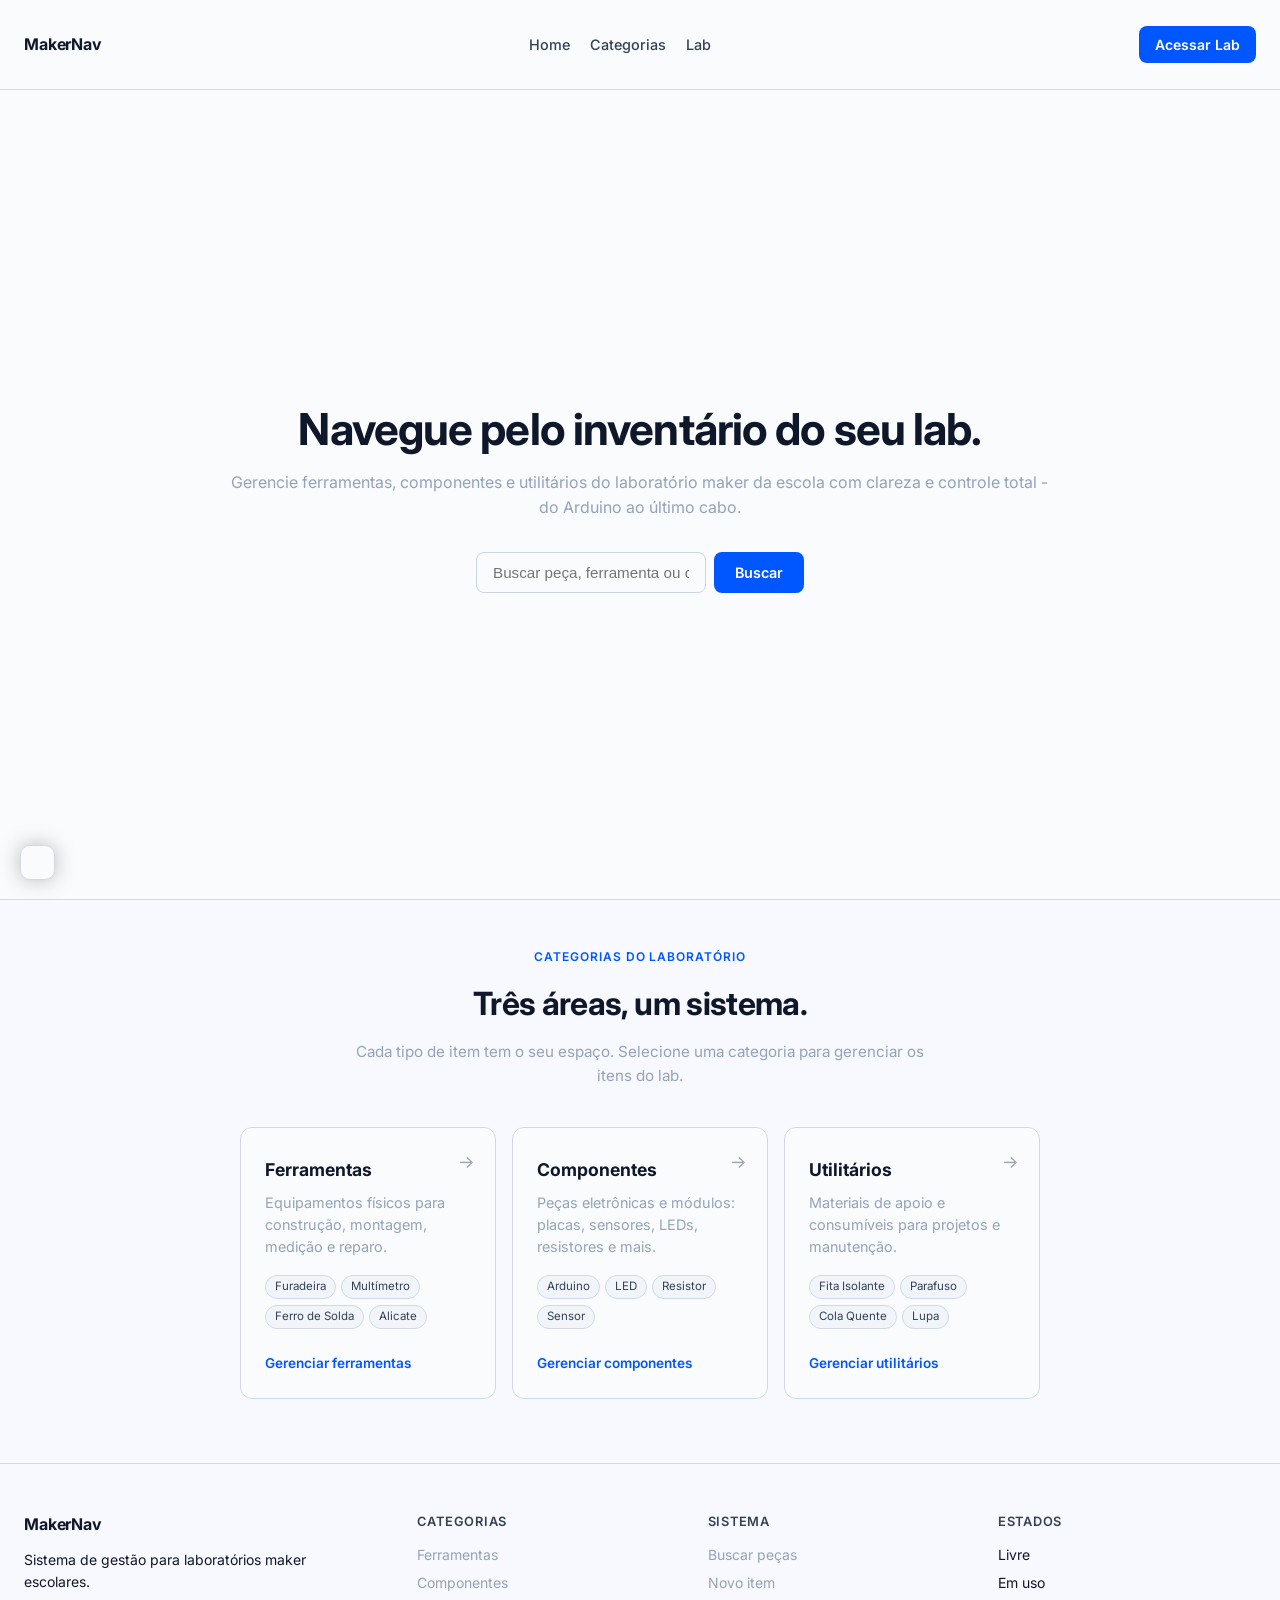
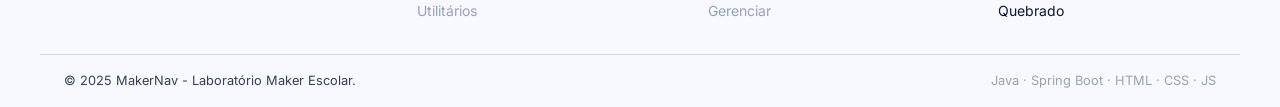
==== src/main/resources/static/index.html @ 77792d47 "Adição do button de troca de temas porem sem estilização" ====
<!DOCTYPE html>
<html lang="pt-BR">
<head>
    <meta charset="UTF-8" />
    <meta name="viewport" content="width=device-width, initial-scale=1.0" />
    <title>MakerNav - Gestão de Laboratório Maker</title>
    <meta name="description" content="Sistema de gestão para laboratórios maker escolares: organize ferramentas, componentes e utilitários." />
    <link rel="preconnect" href="https://fonts.googleapis.com" />
    <link rel="preconnect" href="https://fonts.gstatic.com" crossorigin />
    <link href="https://fonts.googleapis.com/css2?family=Inter:wght@400;500;600;700&display=swap" rel="stylesheet" />
    <link rel="stylesheet" href="css/variables.css" />
    <link rel="stylesheet" href="css/base.css" />
    <link rel="stylesheet" href="css/nav.css" />
    <link rel="stylesheet" href="css/hero.css" />
    <link rel="stylesheet" href="css/categories.css" />
    <link rel="stylesheet" href="css/footer.css" />
    <link rel="stylesheet" href="css/btnTheme.css" />
</head>
<body>
<nav class="nav">
    <div class="nav-menu">
        <div class="menu-links">
            <ul class="nav-links">
                <li><a href="/">Home</a></li>
                <li><a href="#categorias">Categorias</a></li>
                <li><a href="lab.html">Lab</a></li>
            </ul>
        </div>
    </div>
    <a href="/" class="nav-logo">
        <span class="nav-logo-text">MakerNav</span>
    </a>
    <ul class="nav-links">
        <li><a href="/">Home</a></li>
        <li><a href="#categorias">Categorias</a></li>
        <li><a href="lab.html">Lab</a></li>
    </ul>
    <a href="lab.html" class="nav-cta">Acessar Lab</a>
</nav>
<header class="hero">
    <div class="hero-inner">
        <h1 class="hero-title">Navegue pelo inventário do seu lab.</h1>
        <p class="hero-sub">
            Gerencie ferramentas, componentes e utilitários do laboratório maker da escola
            com clareza e controle total - do Arduino ao último cabo.
        </p>
        <form class="hero-search" onsubmit="event.preventDefault(); window.location='/lab.html'">
            <input type="text" placeholder="Buscar peça, ferramenta ou componente..." aria-label="Buscar" />
            <button type="submit" class="hero-search-btn">Buscar</button>
        </form>
    </div>
</header>
<section class="categories" id="categorias">
        <div class="categories-header">
            <span class="section-label">Categorias do laboratório</span>
            <h2 class="section-title">Três áreas, um sistema.</h2>
            <p class="section-desc">
                Cada tipo de item tem o seu espaço. Selecione uma categoria para gerenciar os itens do lab.
            </p>
        </div>
 
    <div class="cat-grid">
        <a href="/lab.html?cat=Ferramentas" class="cat-card">
            <span class="cat-arrow" aria-hidden="true">-></span>
            <h3 class="cat-name">Ferramentas</h3>
            <p class="cat-desc">Equipamentos físicos para construção, montagem, medição e reparo.</p>
            <ul class="cat-tags">
                <li>Furadeira</li><li>Multímetro</li><li>Ferro de Solda</li><li>Alicate</li>
            </ul>
            <span class="cat-cta">Gerenciar ferramentas</span>
        </a>
        <a href="/lab.html?cat=Componentes" class="cat-card">
            <span class="cat-arrow" aria-hidden="true">-></span>
            <h3 class="cat-name">Componentes</h3>
            <p class="cat-desc">Peças eletrônicas e módulos: placas, sensores, LEDs, resistores e mais.</p>
            <ul class="cat-tags">
                <li>Arduino</li><li>LED</li><li>Resistor</li><li>Sensor</li>
            </ul>
            <span class="cat-cta">Gerenciar componentes</span>
        </a>
        <a href="/lab.html?cat=Utilitarios" class="cat-card">
            <span class="cat-arrow" aria-hidden="true">-></span>
            <h3 class="cat-name">Utilitários</h3>
            <p class="cat-desc">Materiais de apoio e consumíveis para projetos e manutenção.</p>
            <ul class="cat-tags">
                <li>Fita Isolante</li><li>Parafuso</li><li>Cola Quente</li><li>Lupa</li>
            </ul>
            <span class="cat-cta">Gerenciar utilitários</span>
        </a>
    </div>
</section>
<footer class="footer">
    <div class="footer-inner">
        <div class="footer-brand">
            <div class="nav-logo">
                <span class="nav-logo-text">MakerNav</span>
            </div>
            <p>Sistema de gestão para laboratórios maker escolares.</p>
        </div>
        <div class="footer-col">
            <h4>Categorias</h4>
            <ul>
                <li><a href="/lab.html?cat=Ferramentas">Ferramentas</a></li>
                <li><a href="/lab.html?cat=Componentes">Componentes</a></li>
                <li><a href="/lab.html?cat=Utilitarios">Utilitários</a></li>
            </ul>
        </div>
        <div class="footer-col">
            <h4>Sistema</h4>
            <ul>
                <li><a href="/lab.html">Buscar peças</a></li>
                <li><a href="/lab.html">Novo item</a></li>
                <li><a href="/lab.html">Gerenciar</a></li>
            </ul>
        </div>
        <div class="footer-col">
            <h4>Estados</h4>
            <ul>
                <li>Livre</li>
                <li>Em uso</li>
                <li>Quebrado</li>
            </ul>
        </div>
    </div>
    <div class="footer-bottom">
        <span>© 2025 MakerNav - Laboratório Maker Escolar.</span>
        <span class="footer-tech">Java · Spring Boot · HTML · CSS · JS</span>
    </div>
</footer>
<button class="btn-theme"></button>
<script src="js/nav.js"></script>
<script src="js/theme.js"></script>
</body>
</html>
---- src/main/resources/static/css/variables.css ----
:root {
    --bg:           #F8F8FF;
    --surface:      #FAFBFD;
    --surface-alt:  #F1F5FA;
    --border:       #D1D9E6;
    --border-strong:#CBD5E0;

    
    --text:         #0F172A;
    --text-mid:     #334155;
    --text-dim:     #94A3B8;
    --text-soft:    #9ca3af;
    --text-on-pri:  #FFFFFF;

    
    --primary:      #0057FF;
    --primary-700:  #003BB5;
    --primary-soft: #E0EFFF;

    --success:       #10B981;
    --warning:       #F59E0B;
    --error:         #EF4444;

    
    --green:        #16a34a;
    --green-soft:   #e7f6ed;
    --amber:        #d97706;
    --amber-soft:   #fef3e2;
    --red:          #dc2626;
    --red-soft:     #fdeaea;

    
    --cat-ferramentas: #b45309;
    --cat-componentes: #2563eb;
    --cat-utilitarios: #047857;

    
    --radius-sm:    6px;
    --radius:       8px;
    --radius-lg:    12px;
    --shadow-sm:    0 1px 2px rgba(16, 24, 40, 0.05);
    --shadow:       0 4px 16px rgba(16, 24, 40, 0.08);
    --shadow-lg:    0 12px 32px rgba(16, 24, 40, 0.12);

    --font:         'Inter', system-ui, -apple-system, Segoe UI, Roboto, sans-serif;

    --nav-h:        10vh;
    --max:          1200px;
    --nav-w:        100%  ;
}

/*  Dark mode deve ser atribuido com js, tira os comentarios caso queira usar  */

:root[data-theme="dark"]{
    --bg:           #070710;
    --surface:      #0F0F1A;
    --surface-alt:  #1A1A2E;
    --border:       #1E293B;
    --border-strong:#334155;
    --nav-color:    #050510;

    
    --text:         #F1F5F9;
    --text-mid:     #94A3B8;
    --text-dim:     #64748B;
    --text-soft:    #9ca3af;
    --text-on-pri:  #FFFFFF;

    
    --primary:      #3B82F6;
    --primary-700:  #60A5FA;
    --primary-soft: #1E3A8A;

    --success:       #059669;
    --warning:       #D97706;
    --error:         #DC2626;

    
    --green:        #16a34a;
    --green-soft:   #e7f6ed;
    --amber:        #d97706;
    --amber-soft:   #fef3e2;
    --red:          #dc2626;
    --red-soft:     #fdeaea;

    
    --cat-ferramentas: #b45309;
    --cat-componentes: #2563eb;
    --cat-utilitarios: #047857;

    
    --radius-sm:    6px;
    --radius:       8px;
    --radius-lg:    12px;
    --shadow-sm:    0 1px 2px rgba(16, 24, 40, 0.05);
    --shadow:       0 4px 16px rgba(16, 24, 40, 0.08);
    --shadow-lg:    0 12px 32px rgba(16, 24, 40, 0.12);

    --font:         'Inter', system-ui, -apple-system, Segoe UI, Roboto, sans-serif;

    --nav-h:        10vh;
    --max:          1200px;
    --nav-w:        100%  ;
}
---- src/main/resources/static/css/base.css ----
*, *::before, *::after { box-sizing: border-box; margin: 0; padding: 0; }

html { scroll-behavior: smooth; }

body {
    font-family: var(--font);
    background: var(--bg);
    color: var(--text);
    line-height: 1.55;
    -webkit-font-smoothing: antialiased;
    text-rendering: optimizeLegibility;
    min-height: 100vh;
    display: flex;
    flex-direction: column;
}

a { color: inherit; text-decoration: none; }
ul { list-style: none; }
button { font-family: inherit; cursor: pointer; }
img { max-width: 100%; display: block; }

::-webkit-scrollbar { width: 10px; height: 10px; }
::-webkit-scrollbar-track { background: transparent; }
::-webkit-scrollbar-thumb { background: var(--border-strong); border-radius: 8px; border: 2px solid var(--bg); }
::-webkit-scrollbar-thumb:hover { background: var(--text-soft); }


.btn-primary {
    display: inline-flex;
    align-items: center;
    gap: .5rem;
    background: var(--primary);
    color: #fff;
    border: 1px solid var(--primary);
    border-radius: var(--radius);
    padding: .55rem 1rem;
    font-size: .9rem;
    font-weight: 600;
    transition: background .15s ease;
}
.btn-primary:hover { background: var(--primary-700); border-color: var(--primary-700); }
.btn-primary svg { width: 16px; height: 16px; }

.btn-ghost {
    background: transparent;
    color: var(--text-mid);
    border: 1px solid var(--border);
    border-radius: var(--radius);
    padding: .55rem 1rem;
    font-size: .9rem;
    font-weight: 500;
    transition: background .15s, color .15s;
}
.btn-ghost:hover { background: var(--surface-alt); color: var(--text); }

.btn-danger {
    background: var(--red);
    color: #fff;
    border: 1px solid var(--red);
    border-radius: var(--radius);
    padding: .55rem 1rem;
    font-size: .9rem;
    font-weight: 600;
    transition: background .15s;
}
.btn-danger:hover { background: #b91c1c; }
---- src/main/resources/static/css/nav.css ----
.nav {
    position: sticky;
    top: 0;
    z-index: 50;
    height: var(--nav-h);
    max-height: 10vh;
    background: var(--surface);
    border-bottom: 1px solid var(--border);
    display: flex;
    align-items: center;
    gap: 2rem;
    padding: 0 1.5rem;
}

.nav-logo {
    display: inline-flex;
    align-items: center;
    gap: .55rem;
    flex-shrink: 0;
}
.nav-logo-mark {
    width: 28px;
    height: 28px;
    border-radius: 6px;
    background: var(--primary);
    color: #fff;
    display: grid;
    place-items: center;
    font-size: .7rem;
    font-weight: 700;
    letter-spacing: .02em;
}
.nav-logo-text {
    font-weight: 700;
    color: var(--text);
    font-size: 1rem;
    letter-spacing: -.01em;
}

.nav-links {
    display: flex;
    align-items: center;
    justify-content: center;
    gap: 1.25rem;
    flex: 1;
}
.nav-links a {
    color: var(--text-mid);
    font-size: .9rem;
    font-weight: 500;
    transition: color .15s;
}
.nav-links a:hover { color: var(--text); }

.nav-cta {
    background: var(--primary);
    color: #fff;
    border-radius: var(--radius);
    padding: .5rem 1rem;
    font-size: .875rem;
    font-weight: 600;
    transition: background .15s;
}
.nav-cta:hover { background: var(--primary-700); }

.nav-cta-ghost {
    background: transparent;
    color: var(--text-mid);
    border: 1px solid var(--border);
}
.nav-cta-ghost:hover { background: var(--surface-alt); color: var(--text); }

.nav-lab .cat-tabs {
    display: flex;
    gap: .25rem;
    flex: 1;
}
.cat-tab {
    background: transparent;
    border: 1px solid transparent;
    border-radius: var(--radius-sm);
    padding: .35rem .8rem;
    font-size: .82rem;
    color: var(--text-dim);
    font-weight: 500;
    transition: background .15s, color .15s, border-color .15s;
}
.cat-tab:hover { background: var(--surface-alt); color: var(--text); }
.cat-tab.active {
    background: var(--primary-soft);
    color: var(--primary-700);
    border-color: #c8d8ff;
}

.nav-search input {
    width: 220px;
    background: var(--surface-alt);
    border: 1px solid var(--border);
    border-radius: var(--radius);
    padding: .45rem .8rem;
    font-size: .875rem;
    color: var(--text);
    outline: none;
    transition: border-color .15s, background .15s;
}
.nav-search input:focus {
    border-color: var(--primary);
    background: var(--surface);
}
.nav-menu{
    height: 40px;
    width: 40px;
    display: none;
    background-image: url(../../imgs/menu.svg);
    background-size: contain;
    background-position: center;
}
.menu-links{
    display: flex;
    z-index: 51;
    margin-top: 100%;
    width: 200px;
    height: 200px;
    background-color: rgb(240, 255, 255);
    border-radius: 10px;
    justify-content: center;
    border: solid 0.5px;
}
.menu-links .nav-links{
    display: flex;
    flex-direction: column;
    align-items: center;
    justify-content: center;
    gap: 1.25rem;
    flex: 1;
}
.menu-links .nav-links a{
    color: var(--text-mid);
    font-size: .9rem;
    font-weight: 500;
    transition: color .15s;
}


@media (max-width: 860px) {
    .nav-menu{
        display: block;
    }
    
    .nav{
        justify-content: space-between;
    }
    .nav-links { display: none; }
    .nav-lab .cat-tabs { display: none; }
    .nav-search input {
            width: 140px;
    }
}
---- src/main/resources/static/css/hero.css ----
.hero {
    height: 90vh;
    width: 100%;
    display: flex;
    background: var(--surface);
    border-bottom: 1px solid var(--border);
    padding: 5rem 1.5rem 4.5rem;
}

.hero-inner {
    display: flex;
    justify-content: center;
    flex-direction: column;
    max-width: 80vw;
    margin: 0 auto;
    text-align: center;
}

.hero-title {
    max-width: 100%;
    font-size: clamp(2rem, 4vw, 2.75rem);
    font-weight: 700;
    color: var(--text);
    letter-spacing: -.02em;
    line-height: 1.15;
    margin-bottom: 1rem;
}

.hero-sub {
    font-size: 1rem;
    color: var(--text-dim);
    min-width: 70%;
    max-width: 80%;
    margin: 0 auto 2rem;
}

.hero-search {
    display: flex;
    flex-wrap: wrap;
    gap: .5rem;
    max-width: 100%;
    margin: 0 auto;
}
.hero-search input {
    flex: 1;
    min-width: 230px;
    background: var(--surface);
    border: 1px solid var(--border-strong);
    border-radius: var(--radius);
    padding: .7rem 1rem;
    font-size: .95rem;
    color: var(--text);
    outline: none;
    transition: border-color .15s, box-shadow .15s;
}
.hero-search input:focus {
    border-color: var(--primary);
    box-shadow: 0 0 0 3px rgba(37, 99, 235, .12);
}
.hero-search-btn {
    flex: 1;
    min-width: 90px;
    min-height: 41px;
    background: var(--primary);
    color: #fff;
    border: none;
    border-radius: var(--radius);
    padding: 0 1.25rem;
    font-size: .9rem;
    font-weight: 600;
    transition: background .15s;
}
.hero-search-btn:hover { background: var(--primary-700); }
---- src/main/resources/static/css/categories.css ----
.categories {
    width: 100%;
    max-width: 100%;
    margin: 0 auto;
    padding: 3rem 1.5rem 4rem;
}
.categories-inner{
    width: 80vw;
}
.categories-header {
    display: flex;
    flex-direction: column;
    justify-content: center;
    text-align: center;
    max-width: 600px;
    margin: 0 auto 2.5rem;
}

.section-label {
    display: inline-block;
    font-size: .75rem;
    text-transform: uppercase;
    letter-spacing: .08em;
    color: var(--primary);
    font-weight: 600;
    margin-bottom: .75rem;
}

.section-title {
    font-size: clamp(1.5rem, 3vw, 2rem);
    font-weight: 700;
    color: var(--text);
    letter-spacing: -.02em;
    margin-bottom: .75rem;
}

.section-desc {
    color: var(--text-dim);
    font-size: .95rem;
}

.cat-grid {
    display: flex;
    flex-direction: row;
    grid-template-columns: repeat(auto-fit, minmax(260px, 1fr));
    gap: 1rem;
    flex-wrap: wrap;
    justify-content: center;
    height: auto;
}

.cat-card {
    min-width: 200px;
    max-width: 20vw;
    position: relative;
    background: var(--surface);
    border: 1px solid var(--border);
    border-radius: var(--radius-lg);
    padding: 1.5rem;
    display: flex;
    flex-direction: column;
    gap: .5rem;
    transition: border-color .15s, box-shadow .15s, transform .15s;
}
.cat-card:hover {
    border-color: var(--primary);
    box-shadow: var(--shadow);
    transform: translateY(-2px);
}

.cat-arrow {
    position: absolute;
    top: 1.25rem;
    right: 1.25rem;
    color: var(--text-soft);
    font-size: 1.1rem;
    transition: color .15s, transform .15s;
}
.cat-card:hover .cat-arrow { color: var(--primary); transform: translate(2px, -2px); }

.cat-name {
    font-size: 1.1rem;
    font-weight: 700;
    color: var(--text);
    margin-top: .25rem;
}

.cat-desc {
    font-size: .9rem;
    color: var(--text-dim);
    margin-bottom: .5rem;
}

.cat-tags {
    display: flex;
    flex-wrap: wrap;
    gap: .35rem;
    margin-bottom: 1rem;
}
.cat-tags li {
    font-size: .72rem;
    background: var(--surface-alt);
    color: var(--text-mid);
    border: 1px solid var(--border);
    padding: .15rem .55rem;
    border-radius: 100px;
}

.cat-cta {
    margin-top: auto;
    font-size: .85rem;
    font-weight: 600;
    color: var(--primary);
}
---- src/main/resources/static/css/footer.css ----
.footer {
    position: sticky;
    width: 100%;
    margin-top: auto;
    background: var(--bg);
    border-top: 1px solid var(--border);
    color: var(--text);
    font-size: .875rem;
    z-index: 11;
}

.footer-inner {
    background-color: var(--bg);
    max-width: 100vw;
    margin: 0 auto;
    padding: 3rem 1.5rem 2rem;
    display: grid;
    grid-template-columns: 1.4fr repeat(3, 1fr);
    gap: 2rem;
}

.footer-brand .nav-logo { margin-bottom: .75rem; }
.footer-brand p { font-size: .875rem; max-width: 320px; }

.footer-col h4 {
    font-size: .8rem;
    text-transform: uppercase;
    letter-spacing: .06em;
    color: var(--text-mid);
    margin-bottom: .75rem;
    font-weight: 600;
}
.footer-col ul { display: flex; flex-direction: column; gap: .4rem; }
.footer-col a { color: var(--text-dim); transition: color .15s; }
.footer-col a:hover { color: var(--primary); }

.footer-bottom {
    border-top: 1px solid var(--border);
    padding: 1rem 1.5rem;
    max-width: var(--max);
    margin: 0 auto;
    display: flex;
    justify-content: space-between;
    flex-wrap: wrap;
    gap: .5rem;
    font-size: .8rem;
    color: var(--text-mid);
}

.footer-tech { color: var(--text-soft); }

.footer-compact {
    display: flex;
    justify-content: space-between;
    align-items: center;
    padding: 1rem 1.5rem;
    flex-wrap: wrap;
    gap: .5rem;
    font-size: .8rem;
}

@media (max-width: 760px) {
    .footer-inner { grid-template-columns: 1fr 1fr; }
}
@media (max-width: 480px) {
    .footer-inner { grid-template-columns: 1fr; }
}
---- src/main/resources/static/css/btnTheme.css ----
.btn-theme{
    border: none;
    position: fixed;
    z-index: 60;
    bottom: 20px;
    left: 20px;
    min-width: 35px;
    min-height: 35px;
    max-width: 50px;
    max-height: 50px;
    background-color: var(--surface);
    border: solid 1px var(--border);
    border-radius: 10px;
    appearance: none;
    -webkit-appearance: none;
    filter: drop-shadow(0px 0px 10px rgb(0 0 0 / 0.25));
}
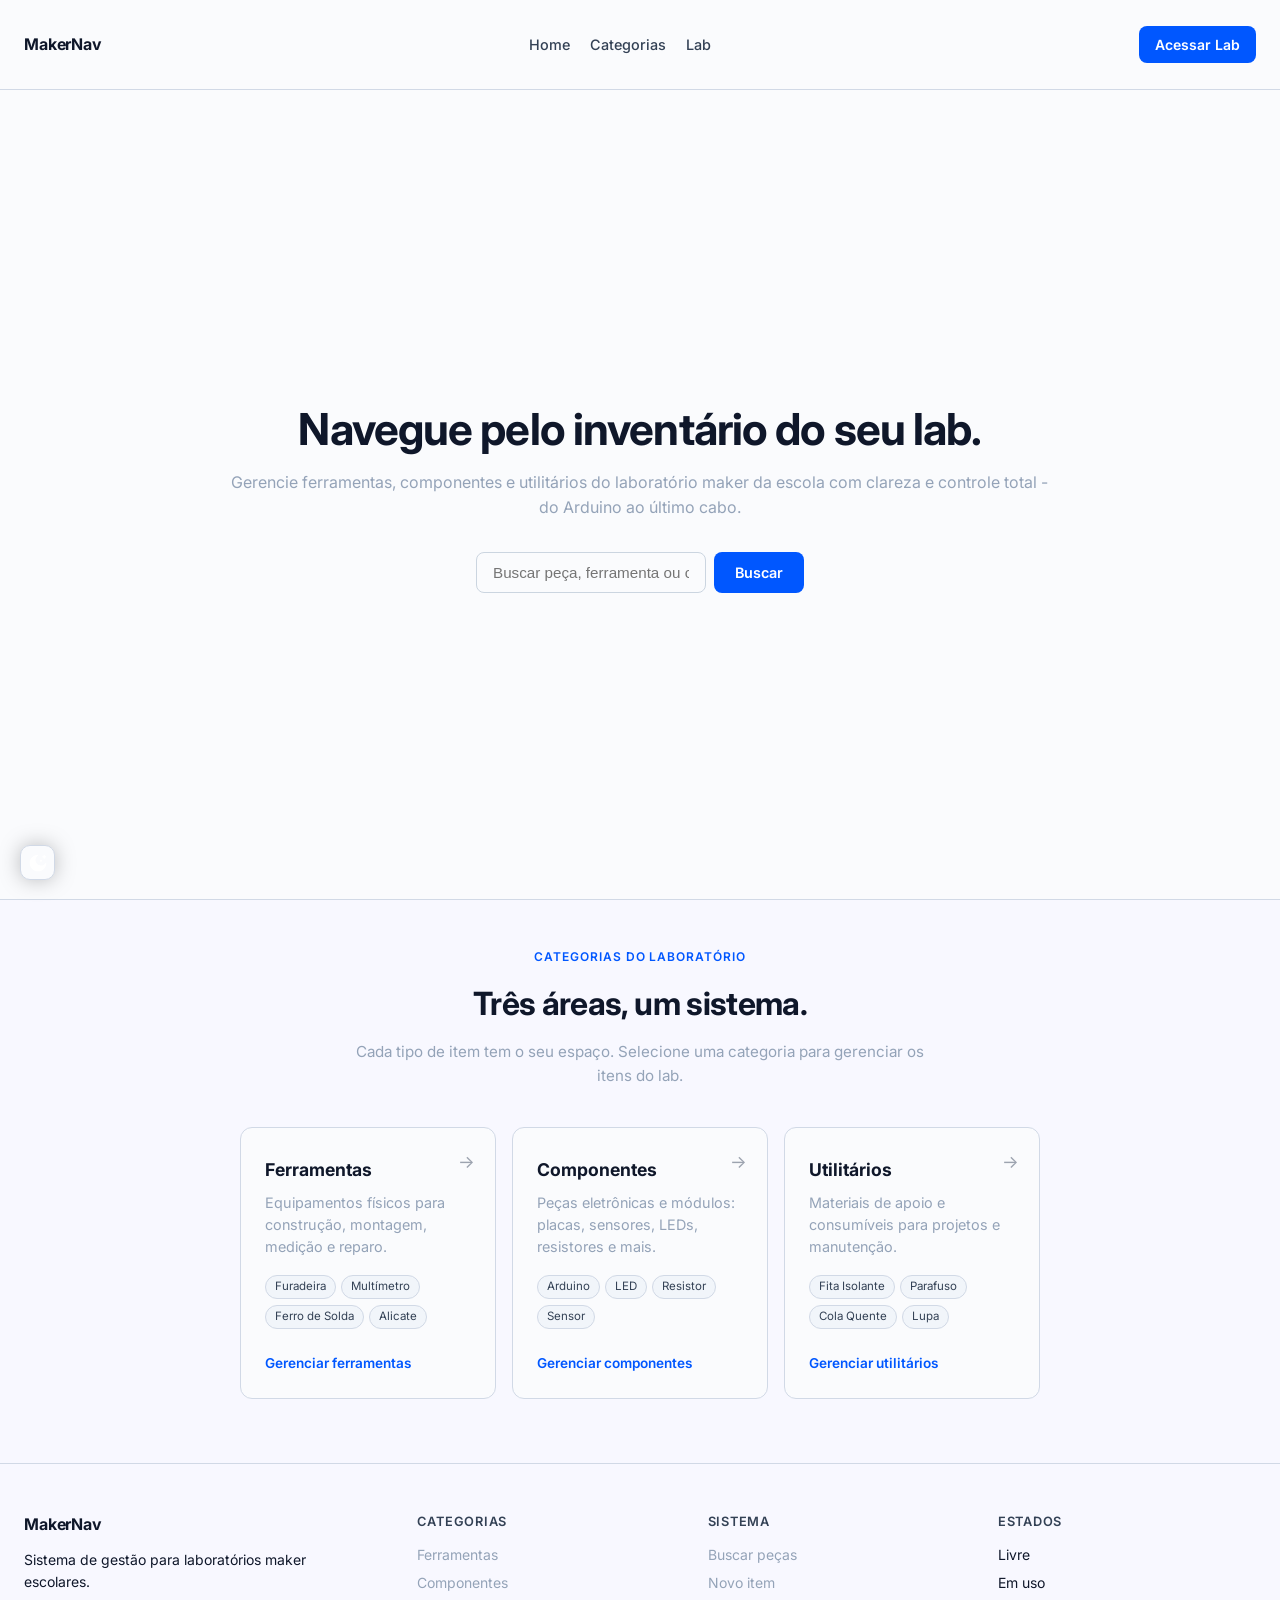
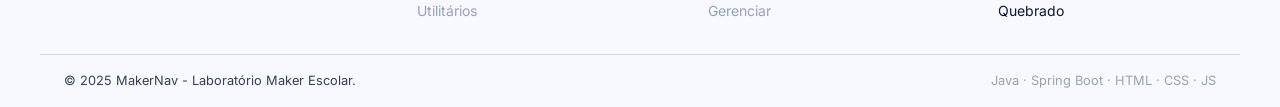
==== commit 861cd701: "add de icone para o botão de troca de cor e animação" ====
--- a/src/main/resources/static/index.html
+++ b/src/main/resources/static/index.html
@@ -127,7 +127,7 @@
         <span class="footer-tech">Java · Spring Boot · HTML · CSS · JS</span>
     </div>
 </footer>
-<button class="btn-theme"></button>
+<button class="btn-theme"><div class="icon"></div></button>
 <script src="js/nav.js"></script>
 <script src="js/theme.js"></script>
 </body>
--- a/src/main/resources/static/css/btnTheme.css
+++ b/src/main/resources/static/css/btnTheme.css
@@ -1,4 +1,7 @@
 .btn-theme{
+    display: flex;
+    justify-content: center;
+    align-items: center;
     border: none;
     position: fixed;
     z-index: 60;
@@ -14,4 +17,20 @@
     appearance: none;
     -webkit-appearance: none;
     filter: drop-shadow(0px 0px 10px rgb(0 0 0 / 0.25));
+    padding: 0;
+    transition: background-color 0.3s ease, border-color 0.3s ease;
+}
+.btn-theme div{
+    width: 100%;
+    height: 20px;
+    background-image: url(../imgs/moon.svg);
+    background-position: center;
+    background-repeat: no-repeat;
+    background-size: contain;
+    z-index: 61;
+    transition: transform 0.3s ease, opacity 0.3s ease;
+}
+.btn-theme.animating div {
+    transform: rotate(180deg);
+    opacity: 0;
 }
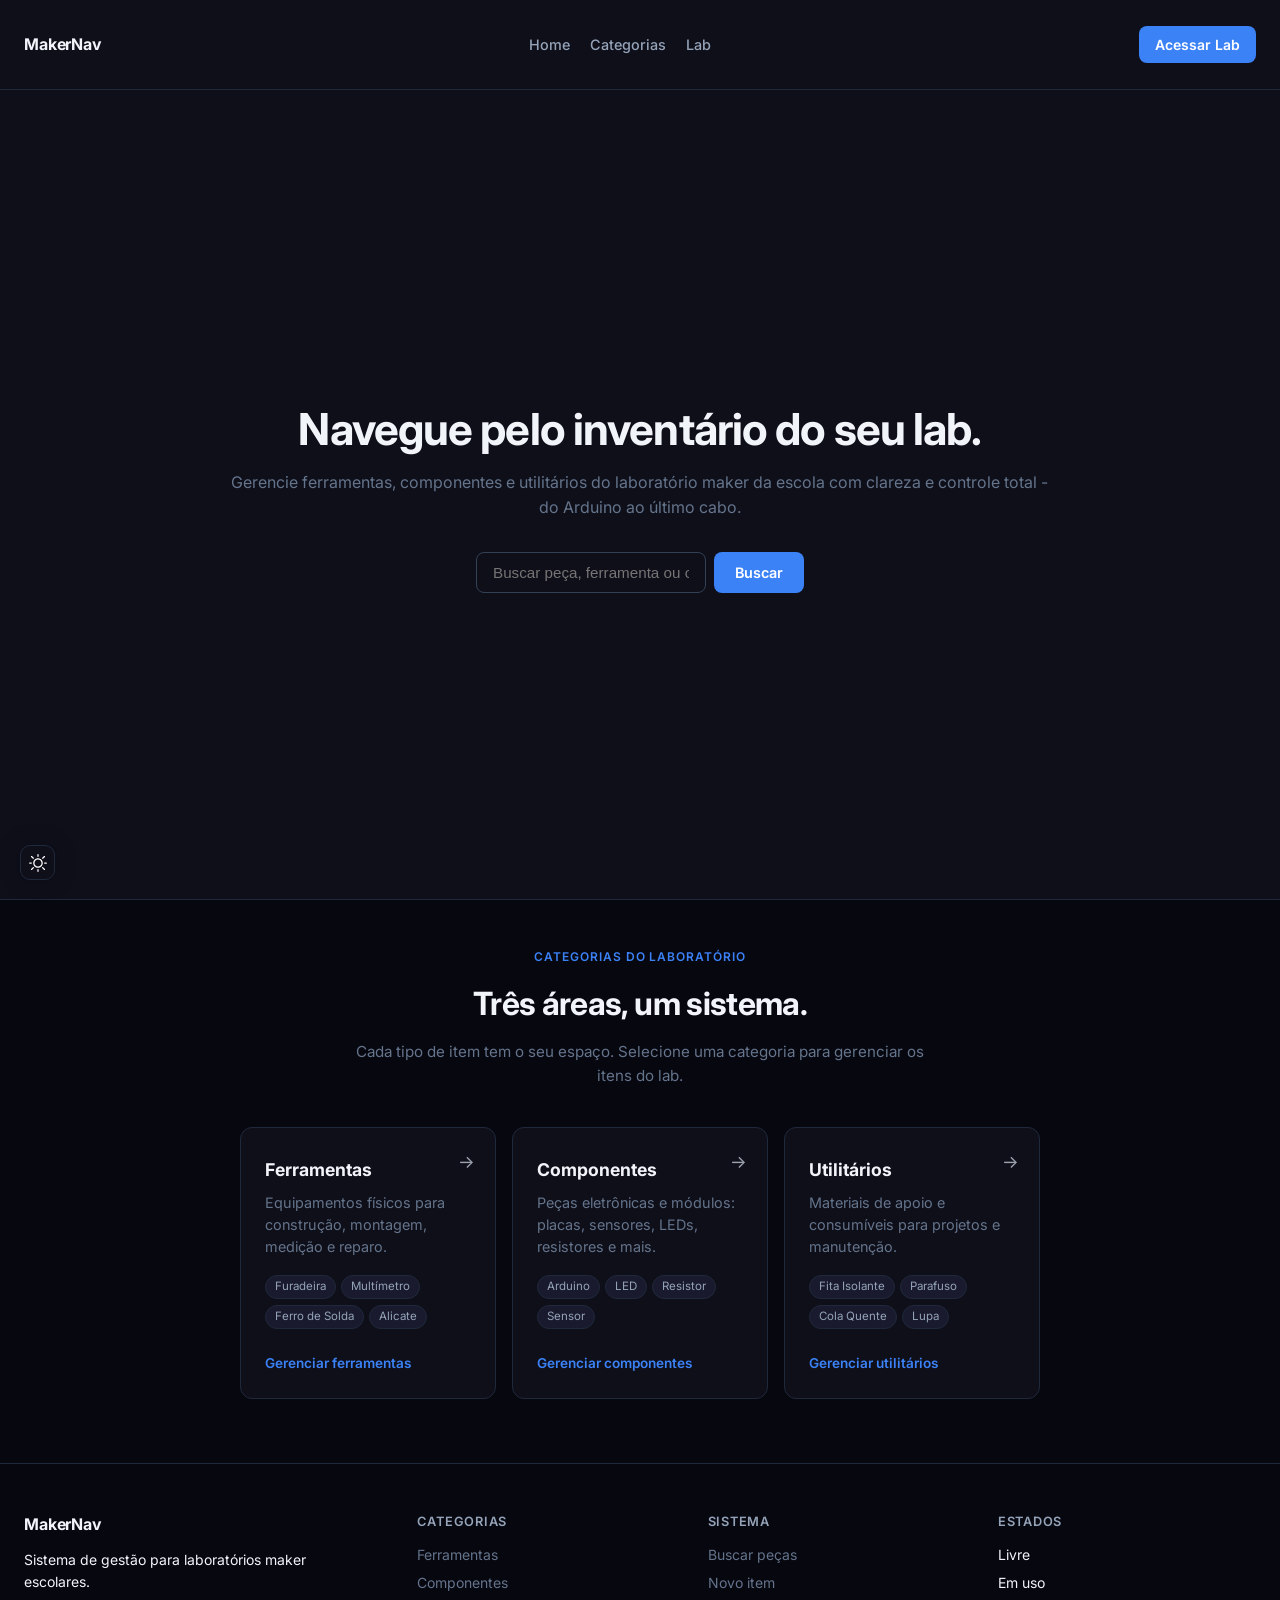
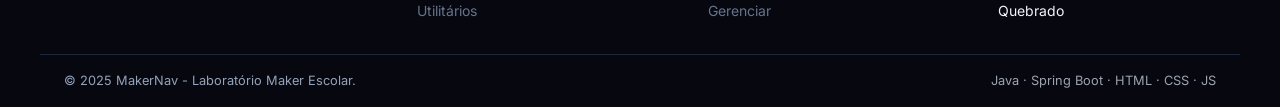
==== commit 8f94c5b8: "feat(views): default dark mode implement, correct SVGs colors (reestructure svg and invert it)." ====
--- a/src/main/resources/static/index.html
+++ b/src/main/resources/static/index.html
@@ -1,10 +1,13 @@
 <!DOCTYPE html>
-<html lang="pt-BR">
+<html lang="pt-BR" data-theme="dark">
+
 <head>
+    
     <meta charset="UTF-8" />
     <meta name="viewport" content="width=device-width, initial-scale=1.0" />
     <title>MakerNav - Gestão de Laboratório Maker</title>
-    <meta name="description" content="Sistema de gestão para laboratórios maker escolares: organize ferramentas, componentes e utilitários." />
+    <meta name="description"
+        content="Sistema de gestão para laboratórios maker escolares: organize ferramentas, componentes e utilitários." />
     <link rel="preconnect" href="https://fonts.googleapis.com" />
     <link rel="preconnect" href="https://fonts.gstatic.com" crossorigin />
     <link href="https://fonts.googleapis.com/css2?family=Inter:wght@400;500;600;700&display=swap" rel="stylesheet" />
@@ -16,41 +19,42 @@
     <link rel="stylesheet" href="css/footer.css" />
     <link rel="stylesheet" href="css/btnTheme.css" />
 </head>
+
 <body>
-<nav class="nav">
-    <div class="nav-menu">
-        <div class="menu-links">
-            <ul class="nav-links">
-                <li><a href="/">Home</a></li>
-                <li><a href="#categorias">Categorias</a></li>
-                <li><a href="lab.html">Lab</a></li>
-            </ul>
+    <nav class="nav">
+        <div class="nav-menu">
+            <div class="menu-links">
+                <ul class="nav-links">
+                    <li><a href="/">Home</a></li>
+                    <li><a href="#categorias">Categorias</a></li>
+                    <li><a href="lab.html">Lab</a></li>
+                </ul>
+            </div>
         </div>
-    </div>
-    <a href="/" class="nav-logo">
-        <span class="nav-logo-text">MakerNav</span>
-    </a>
-    <ul class="nav-links">
-        <li><a href="/">Home</a></li>
-        <li><a href="#categorias">Categorias</a></li>
-        <li><a href="lab.html">Lab</a></li>
-    </ul>
-    <a href="lab.html" class="nav-cta">Acessar Lab</a>
-</nav>
-<header class="hero">
-    <div class="hero-inner">
-        <h1 class="hero-title">Navegue pelo inventário do seu lab.</h1>
-        <p class="hero-sub">
-            Gerencie ferramentas, componentes e utilitários do laboratório maker da escola
-            com clareza e controle total - do Arduino ao último cabo.
-        </p>
-        <form class="hero-search" onsubmit="event.preventDefault(); window.location='/lab.html'">
-            <input type="text" placeholder="Buscar peça, ferramenta ou componente..." aria-label="Buscar" />
-            <button type="submit" class="hero-search-btn">Buscar</button>
-        </form>
-    </div>
-</header>
-<section class="categories" id="categorias">
+        <a href="/" class="nav-logo">
+            <span class="nav-logo-text">MakerNav</span>
+        </a>
+        <ul class="nav-links">
+            <li><a href="/">Home</a></li>
+            <li><a href="#categorias">Categorias</a></li>
+            <li><a href="lab.html">Lab</a></li>
+        </ul>
+        <a href="lab.html" class="nav-cta">Acessar Lab</a>
+    </nav>
+    <header class="hero">
+        <div class="hero-inner">
+            <h1 class="hero-title">Navegue pelo inventário do seu lab.</h1>
+            <p class="hero-sub">
+                Gerencie ferramentas, componentes e utilitários do laboratório maker da escola
+                com clareza e controle total - do Arduino ao último cabo.
+            </p>
+            <form class="hero-search" onsubmit="event.preventDefault(); window.location='/lab.html'">
+                <input type="text" placeholder="Buscar peça, ferramenta ou componente..." aria-label="Buscar" />
+                <button type="submit" class="hero-search-btn">Buscar</button>
+            </form>
+        </div>
+    </header>
+    <section class="categories" id="categorias">
         <div class="categories-header">
             <span class="section-label">Categorias do laboratório</span>
             <h2 class="section-title">Três áreas, um sistema.</h2>
@@ -58,77 +62,89 @@
                 Cada tipo de item tem o seu espaço. Selecione uma categoria para gerenciar os itens do lab.
             </p>
         </div>
- 
-    <div class="cat-grid">
-        <a href="/lab.html?cat=Ferramentas" class="cat-card">
-            <span class="cat-arrow" aria-hidden="true">-></span>
-            <h3 class="cat-name">Ferramentas</h3>
-            <p class="cat-desc">Equipamentos físicos para construção, montagem, medição e reparo.</p>
-            <ul class="cat-tags">
-                <li>Furadeira</li><li>Multímetro</li><li>Ferro de Solda</li><li>Alicate</li>
-            </ul>
-            <span class="cat-cta">Gerenciar ferramentas</span>
-        </a>
-        <a href="/lab.html?cat=Componentes" class="cat-card">
-            <span class="cat-arrow" aria-hidden="true">-></span>
-            <h3 class="cat-name">Componentes</h3>
-            <p class="cat-desc">Peças eletrônicas e módulos: placas, sensores, LEDs, resistores e mais.</p>
-            <ul class="cat-tags">
-                <li>Arduino</li><li>LED</li><li>Resistor</li><li>Sensor</li>
-            </ul>
-            <span class="cat-cta">Gerenciar componentes</span>
-        </a>
-        <a href="/lab.html?cat=Utilitarios" class="cat-card">
-            <span class="cat-arrow" aria-hidden="true">-></span>
-            <h3 class="cat-name">Utilitários</h3>
-            <p class="cat-desc">Materiais de apoio e consumíveis para projetos e manutenção.</p>
-            <ul class="cat-tags">
-                <li>Fita Isolante</li><li>Parafuso</li><li>Cola Quente</li><li>Lupa</li>
-            </ul>
-            <span class="cat-cta">Gerenciar utilitários</span>
-        </a>
-    </div>
-</section>
-<footer class="footer">
-    <div class="footer-inner">
-        <div class="footer-brand">
-            <div class="nav-logo">
-                <span class="nav-logo-text">MakerNav</span>
+
+        <div class="cat-grid">
+            <a href="/lab.html?cat=Ferramentas" class="cat-card">
+                <span class="cat-arrow" aria-hidden="true">-></span>
+                <h3 class="cat-name">Ferramentas</h3>
+                <p class="cat-desc">Equipamentos físicos para construção, montagem, medição e reparo.</p>
+                <ul class="cat-tags">
+                    <li>Furadeira</li>
+                    <li>Multímetro</li>
+                    <li>Ferro de Solda</li>
+                    <li>Alicate</li>
+                </ul>
+                <span class="cat-cta">Gerenciar ferramentas</span>
+            </a>
+            <a href="/lab.html?cat=Componentes" class="cat-card">
+                <span class="cat-arrow" aria-hidden="true">-></span>
+                <h3 class="cat-name">Componentes</h3>
+                <p class="cat-desc">Peças eletrônicas e módulos: placas, sensores, LEDs, resistores e mais.</p>
+                <ul class="cat-tags">
+                    <li>Arduino</li>
+                    <li>LED</li>
+                    <li>Resistor</li>
+                    <li>Sensor</li>
+                </ul>
+                <span class="cat-cta">Gerenciar componentes</span>
+            </a>
+            <a href="/lab.html?cat=Utilitarios" class="cat-card">
+                <span class="cat-arrow" aria-hidden="true">-></span>
+                <h3 class="cat-name">Utilitários</h3>
+                <p class="cat-desc">Materiais de apoio e consumíveis para projetos e manutenção.</p>
+                <ul class="cat-tags">
+                    <li>Fita Isolante</li>
+                    <li>Parafuso</li>
+                    <li>Cola Quente</li>
+                    <li>Lupa</li>
+                </ul>
+                <span class="cat-cta">Gerenciar utilitários</span>
+            </a>
+        </div>
+    </section>
+    <footer class="footer">
+        <div class="footer-inner">
+            <div class="footer-brand">
+                <div class="nav-logo">
+                    <span class="nav-logo-text">MakerNav</span>
+                </div>
+                <p>Sistema de gestão para laboratórios maker escolares.</p>
             </div>
-            <p>Sistema de gestão para laboratórios maker escolares.</p>
+            <div class="footer-col">
+                <h4>Categorias</h4>
+                <ul>
+                    <li><a href="/lab.html?cat=Ferramentas">Ferramentas</a></li>
+                    <li><a href="/lab.html?cat=Componentes">Componentes</a></li>
+                    <li><a href="/lab.html?cat=Utilitarios">Utilitários</a></li>
+                </ul>
+            </div>
+            <div class="footer-col">
+                <h4>Sistema</h4>
+                <ul>
+                    <li><a href="/lab.html">Buscar peças</a></li>
+                    <li><a href="/lab.html">Novo item</a></li>
+                    <li><a href="/lab.html">Gerenciar</a></li>
+                </ul>
+            </div>
+            <div class="footer-col">
+                <h4>Estados</h4>
+                <ul>
+                    <li>Livre</li>
+                    <li>Em uso</li>
+                    <li>Quebrado</li>
+                </ul>
+            </div>
         </div>
-        <div class="footer-col">
-            <h4>Categorias</h4>
-            <ul>
-                <li><a href="/lab.html?cat=Ferramentas">Ferramentas</a></li>
-                <li><a href="/lab.html?cat=Componentes">Componentes</a></li>
-                <li><a href="/lab.html?cat=Utilitarios">Utilitários</a></li>
-            </ul>
+        <div class="footer-bottom">
+            <span>© 2025 MakerNav - Laboratório Maker Escolar.</span>
+            <span class="footer-tech">Java · Spring Boot · HTML · CSS · JS</span>
         </div>
-        <div class="footer-col">
-            <h4>Sistema</h4>
-            <ul>
-                <li><a href="/lab.html">Buscar peças</a></li>
-                <li><a href="/lab.html">Novo item</a></li>
-                <li><a href="/lab.html">Gerenciar</a></li>
-            </ul>
-        </div>
-        <div class="footer-col">
-            <h4>Estados</h4>
-            <ul>
-                <li>Livre</li>
-                <li>Em uso</li>
-                <li>Quebrado</li>
-            </ul>
-        </div>
-    </div>
-    <div class="footer-bottom">
-        <span>© 2025 MakerNav - Laboratório Maker Escolar.</span>
-        <span class="footer-tech">Java · Spring Boot · HTML · CSS · JS</span>
-    </div>
-</footer>
-<button class="btn-theme"><div class="icon"></div></button>
-<script src="js/nav.js"></script>
-<script src="js/theme.js"></script>
+    </footer>
+    <button class="btn-theme">
+        <div class="icon"></div>
+    </button>
+    <script src="js/nav.js"></script>
+    <script src="js/theme.js"></script>
 </body>
-</html>
+
+</html>
--- a/src/main/resources/static/css/btnTheme.css
+++ b/src/main/resources/static/css/btnTheme.css
@@ -1,8 +1,7 @@
-.btn-theme{
+.btn-theme {
     display: flex;
     justify-content: center;
     align-items: center;
-    border: none;
     position: fixed;
     z-index: 60;
     bottom: 20px;
@@ -19,17 +18,25 @@
     filter: drop-shadow(0px 0px 10px rgb(0 0 0 / 0.25));
     padding: 0;
     transition: background-color 0.3s ease, border-color 0.3s ease;
+    cursor: pointer;
 }
-.btn-theme div{
+
+.btn-theme div {
     width: 100%;
     height: 20px;
-    background-image: url(../imgs/moon.svg);
+
+    background-image: url(../imgs/sun.svg);
     background-position: center;
     background-repeat: no-repeat;
     background-size: contain;
     z-index: 61;
     transition: transform 0.3s ease, opacity 0.3s ease;
 }
+
+:root[data-theme="light"] .btn-theme div {
+    background-image: url(../imgs/moon.svg);
+}
+
 .btn-theme.animating div {
     transform: rotate(180deg);
     opacity: 0;
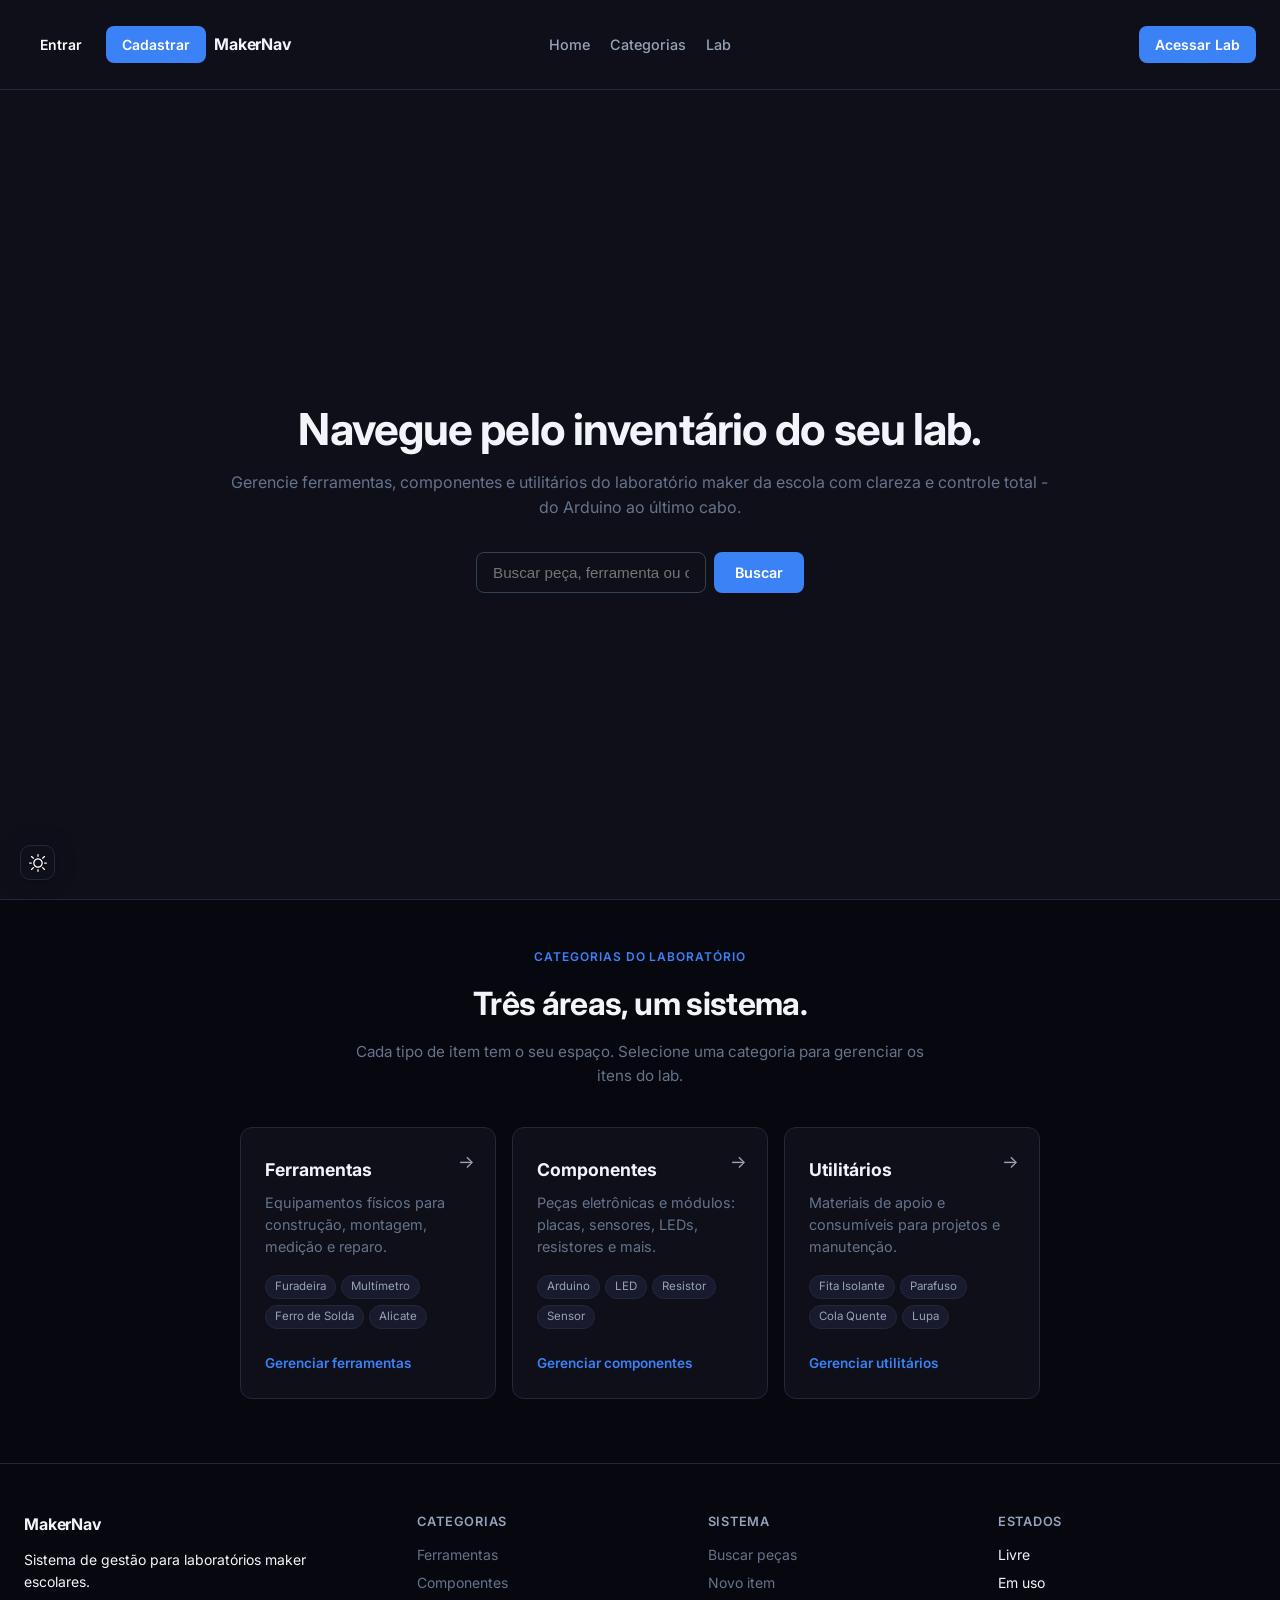
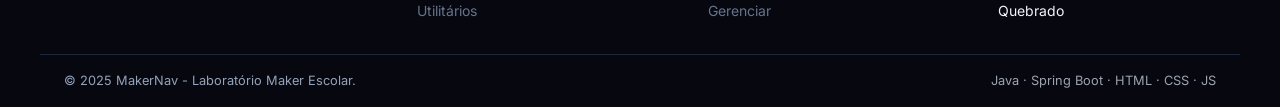
==== commit c09439ce: "Add de opção de login e Cadastro na nav bar do index" ====
--- a/src/main/resources/static/index.html
+++ b/src/main/resources/static/index.html
@@ -22,6 +22,8 @@
 
 <body>
     <nav class="nav">
+
+        <!-- MOBILE -->
         <div class="nav-menu">
             <div class="menu-links">
                 <ul class="nav-links">
@@ -31,16 +33,30 @@
                 </ul>
             </div>
         </div>
-        <a href="/" class="nav-logo">
+        <!-- FIM MOBILE -->
+
+        <div class="nav-left">
+        <a href="login.html" class="nav-log">Entrar</a>
+        <a href="cadastro.html" class="nav-cad">Cadastrar</a>
+        <a href="index.html" class="nav-logo">
             <span class="nav-logo-text">MakerNav</span>
         </a>
+        </div>
+
+        <div class="nav-center">
         <ul class="nav-links">
             <li><a href="/">Home</a></li>
             <li><a href="#categorias">Categorias</a></li>
             <li><a href="lab.html">Lab</a></li>
         </ul>
+        </div>
+
+        <div class="nav-right">
         <a href="lab.html" class="nav-cta">Acessar Lab</a>
+        </div>
+
     </nav>
+    
     <header class="hero">
         <div class="hero-inner">
             <h1 class="hero-title">Navegue pelo inventário do seu lab.</h1>
--- a/src/main/resources/static/css/nav.css
+++ b/src/main/resources/static/css/nav.css
@@ -1,4 +1,6 @@
 .nav {
+    display: flex;
+    justify-content: space-between;
     position: sticky;
     top: 0;
     z-index: 50;
@@ -6,12 +8,45 @@
     max-height: 10vh;
     background: var(--surface);
     border-bottom: 1px solid var(--border);
-    display: flex;
     align-items: center;
     gap: 2rem;
     padding: 0 1.5rem;
 }
 
+
+.nav-log{
+    background: transparent;
+    color: #fff;
+    border-radius: var(--radius);
+    padding: .5rem 1rem;
+    font-size: .875rem;
+    font-weight: 600;
+}
+.nav-cad{
+    background: var(--primary);
+    color: #fff;
+    border-radius: var(--radius);
+    padding: .5rem 1rem;
+    font-size: .875rem;
+    font-weight: 600;
+}
+.nav-left,
+.nav-right {
+    display: flex;
+    align-items: center;
+    gap: 0.5rem;
+    flex: 1;
+}
+
+.nav-center {
+    display: flex;
+    align-items: center;
+    gap: 1.25rem;
+}
+
+.nav-right{
+    justify-content: flex-end;
+}
 .nav-logo {
     display: inline-flex;
     align-items: center;
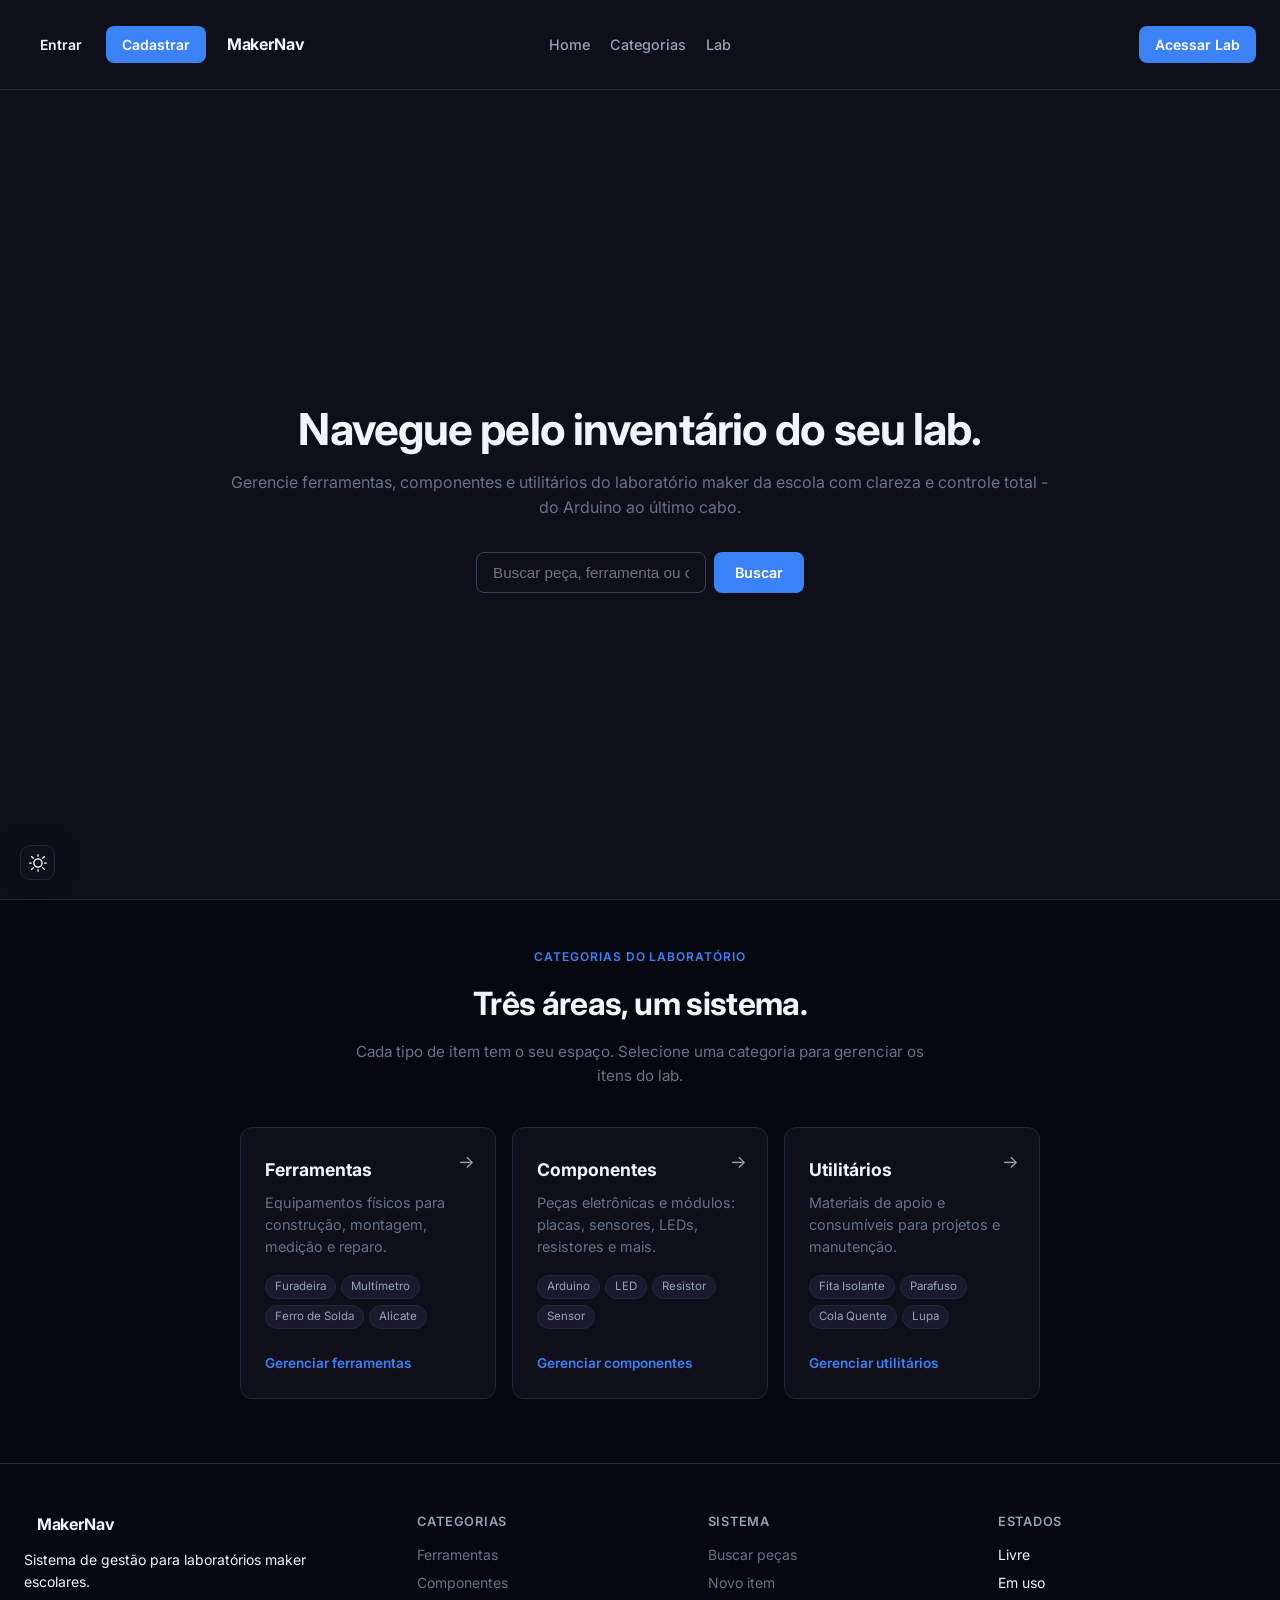
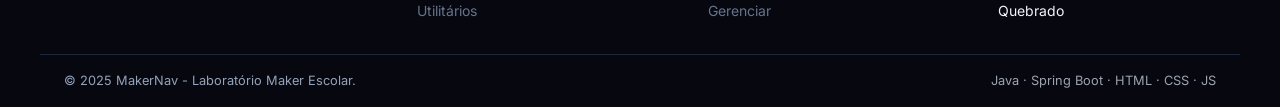
==== commit a13a039b: "Add de caminho para todas as pages  do site" ====
--- a/src/main/resources/static/index.html
+++ b/src/main/resources/static/index.html
@@ -36,6 +36,7 @@
         <!-- FIM MOBILE -->
 
         <div class="nav-left">
+        <div class="config"></div>
         <a href="login.html" class="nav-log">Entrar</a>
         <a href="cadastro.html" class="nav-cad">Cadastrar</a>
         <a href="index.html" class="nav-logo">
--- a/src/main/resources/static/css/base.css
+++ b/src/main/resources/static/css/base.css
@@ -38,7 +38,22 @@
     font-weight: 600;
     transition: background .15s ease;
 }
+.btn-second{
+    display: inline-flex;
+    align-items: center;
+    gap: .5rem;
+    background: var(--primary);
+    color: #fff;
+    border: 1px solid var(--primary);
+    border-radius: var(--radius);
+    padding: .55rem 1rem;
+    font-size: .9rem;
+    font-weight: 600;
+    transition: background .15s ease;
+    cursor: pointer;
+}
 .btn-primary:hover { background: var(--primary-700); border-color: var(--primary-700); }
+.btn-second:hover { background: var(--primary-700); border-color: var(--primary-700); }
 .btn-primary svg { width: 16px; height: 16px; }
 
 .btn-ghost {
--- a/src/main/resources/static/css/nav.css
+++ b/src/main/resources/static/css/nav.css
@@ -16,7 +16,7 @@
 
 .nav-log{
     background: transparent;
-    color: #fff;
+    color: var(--text);
     border-radius: var(--radius);
     padding: .5rem 1rem;
     font-size: .875rem;
@@ -65,7 +65,22 @@
     font-weight: 700;
     letter-spacing: .02em;
 }
+.config{
+    display: none;
+    width: 5vh;
+    height: 5vh;
+    background-color: aqua;
+    border-radius: 100%;
+    background-image: url(../imgs/config.svg);
+    background-repeat: no-repeat;
+    background-position: center;
+}
+.config img{
+    width: 50%;
+    height: 50%;
+}
 .nav-logo-text {
+    margin-left: 1vw;
     font-weight: 700;
     color: var(--text);
     font-size: 1rem;
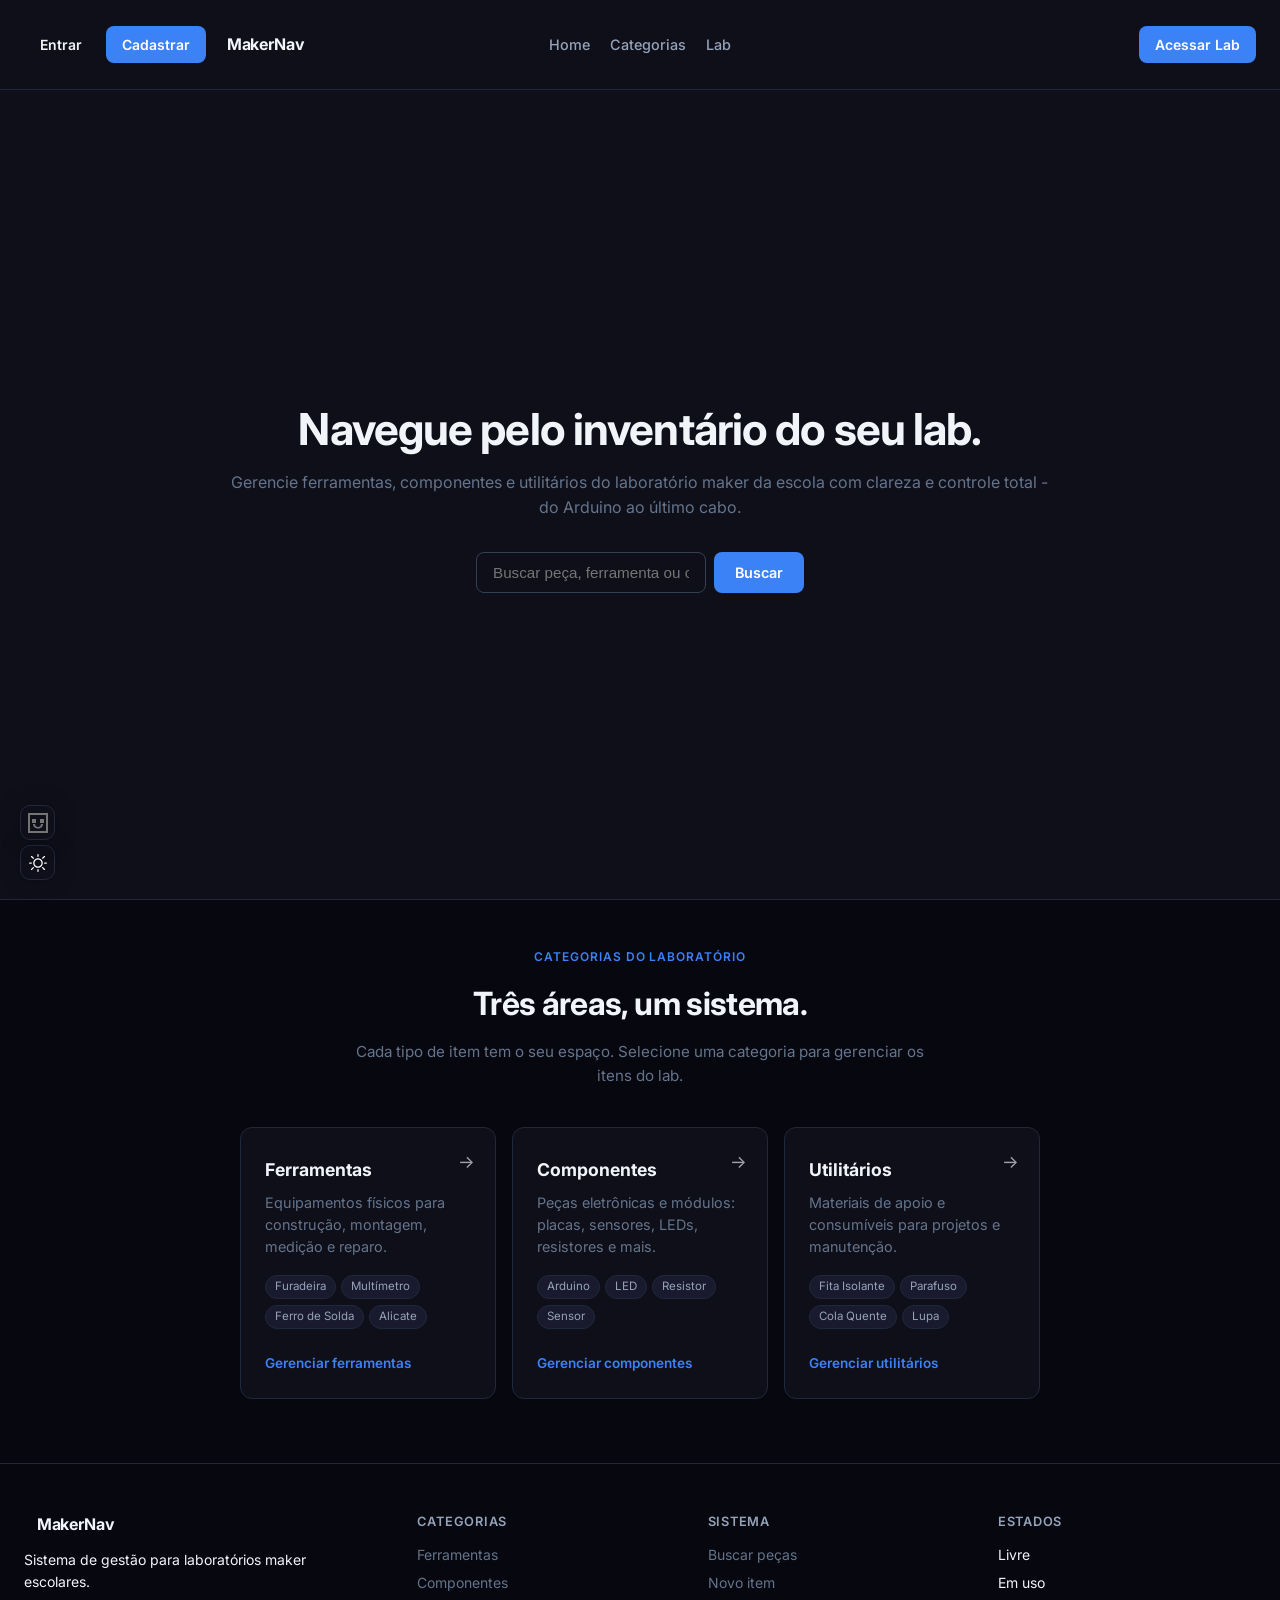
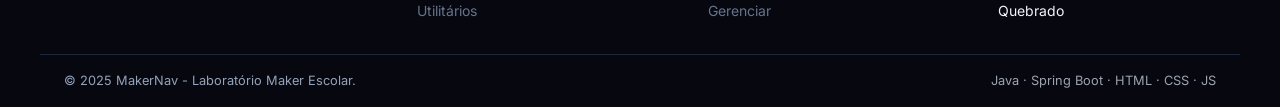
==== commit 72b3982c: "Add do local onde a IA sera implementada, ainda vazio mas em proximos commits a IA pode funcionar em" ====
--- a/src/main/resources/static/index.html
+++ b/src/main/resources/static/index.html
@@ -18,6 +18,7 @@
     <link rel="stylesheet" href="css/categories.css" />
     <link rel="stylesheet" href="css/footer.css" />
     <link rel="stylesheet" href="css/btnTheme.css" />
+    <link rel="stylesheet" href="css/iaContainer.css" />
 </head>
 
 <body>
@@ -119,6 +120,22 @@
             </a>
         </div>
     </section>
+    <section class="ia">
+        <div class="iaContainer">
+            <div class="iaChat">
+                <div class="msg msgUser">
+                    <p></p>
+                </div>
+                <div class="msg msgIa">
+                    <p></p>
+                </div>
+            </div>
+            <div class="inputContainer">
+                <textarea class="pergunta" placeholder="Digite sua pergunta aqui..."></textarea>
+                <div class="envio"></div>
+            </div>
+        </div>
+    </section>
     <footer class="footer">
         <div class="footer-inner">
             <div class="footer-brand">
@@ -160,8 +177,12 @@
     <button class="btn-theme">
         <div class="icon"></div>
     </button>
+    <button class="btn-ia">
+        <div class="icon"></div>
+    </button>
     <script src="js/nav.js"></script>
     <script src="js/theme.js"></script>
+    <script src="js/containerIa.js"></script>
 </body>
 
 </html>
--- a/src/main/resources/static/css/base.css
+++ b/src/main/resources/static/css/base.css
@@ -78,5 +78,4 @@
     font-weight: 600;
     transition: background .15s;
 }
-.btn-danger:hover { background: #b91c1c; }
-
+.btn-danger:hover { background: #b91c1c; }
--- a/src/main/resources/static/css/btnTheme.css
+++ b/src/main/resources/static/css/btnTheme.css
@@ -24,7 +24,6 @@
 .btn-theme div {
     width: 100%;
     height: 20px;
-
     background-image: url(../imgs/sun.svg);
     background-position: center;
     background-repeat: no-repeat;
--- a/src/main/resources/static/css/iaContainer.css
+++ b/src/main/resources/static/css/iaContainer.css
@@ -0,0 +1,135 @@
+.ia{
+    display: none;
+    opacity: 0;
+    position: fixed;
+    align-items: center;
+    width: 50vw;
+    height: 100vh;
+    background-color: transparent;
+    pointer-events: none;
+    z-index: 200;
+}
+.ia.aberto{
+    display: flex;
+    opacity: 1;
+}
+.btn-ia{
+    position: fixed;
+    z-index: 61;
+    bottom: 60px;
+    left: 20px;
+    min-width: 35px;
+    min-height: 35px;
+    max-width: 50px;
+    max-height: 50px;
+    background-color: var(--surface);
+    border: solid 1px var(--border);
+    border-radius: 10px;
+    appearance: none;
+    -webkit-appearance: none;
+    filter: drop-shadow(0px 0px 10px rgb(0 0 0 / 0.25));
+    padding: 0;
+    transition: background-color 0.3s ease, border-color 0.3s ease;
+    cursor: pointer;
+}
+.btn-ia .icon{
+    width: 100%;
+    height: 20px;
+    background-image: url(../imgs/ia.svg);
+    background-position: center;
+    background-repeat: no-repeat;
+    background-size: contain;
+    z-index: 61;
+    transition: transform 0.3s ease, opacity 0.3s ease;
+}
+:root[data-theme="dark"] .btn-ia .icon{
+    filter: brightness(0) saturate(100%) invert(38%) sepia(93%) saturate(00%) hue-rotate(230deg);
+}
+
+.iaContainer{
+    display: flex;
+    pointer-events: auto; 
+    flex-direction: column;
+    overflow: hidden;
+    min-width: 500px;
+    height: 75%;
+    background-color: var(--surface);
+    border-radius: 10px;
+    border: solid var(--border) 1px;
+}
+.iaChat{
+    display: flex;
+    flex-direction: column;
+    width: 100%;
+    height: 90%;
+    padding: 3%;
+    background-color: transparent;
+    gap: 12px;
+    overflow-y: auto;
+}
+.inputContainer{
+    display: flex;
+    align-items: center;
+    justify-content: space-around;
+    align-items: center;
+    width: 100%;
+    min-height: 10%;
+    max-height: 50%;
+    padding: 1px;
+    background-color: transparent;
+    margin-bottom: 20px;
+}
+.pergunta{
+    box-sizing: border-box;
+    max-height: 100%;
+    width: 80%;
+    white-space: normal;
+    border: 1px var(--border) solid;
+    background-color: var(--surface-alt);
+    border-radius: 10px;
+    outline: none;
+    padding: 14px 5%;
+    font-size: clamp(1rem, 1vw + 0.75rem, 1.15rem);
+    resize: none;
+    flex-wrap: wrap;
+    color: var(--text);
+    transition: 0.5s;
+}
+.pergunta:hover{
+    border: 1.5px var(--border-strong) solid;
+}
+.envio{
+    height: 45px;
+    width: 45px;
+    border-radius: 10px;
+    background-color: var(--primary);
+    background-image: url(/src/main/resources/static/imgs/seta-cima.svg);
+    background-position: center;
+    background-size: 30%;
+    background-repeat: no-repeat;
+    cursor: pointer;
+    transition: 0.5s;
+}
+.envio:hover{
+    background-color: var(--primary-700);
+}
+
+.msg{
+    max-width: 75%;
+    padding: 12px 16px;
+    border-radius: 18px;
+    font-size: clamp(0.95rem, 1vw + 0.7rem, 1.05rem);
+    line-height: 1.4;
+}
+.msgUser{
+    align-self: flex-end;
+    background: var(--primary);
+    color: var(--text);
+    border-bottom-right-radius: 4px;
+}
+.msgIa{
+    align-self: flex-start;
+    background: var(--surface-alt);
+    color: var(--text);
+    border-bottom-left-radius: 4px;
+}
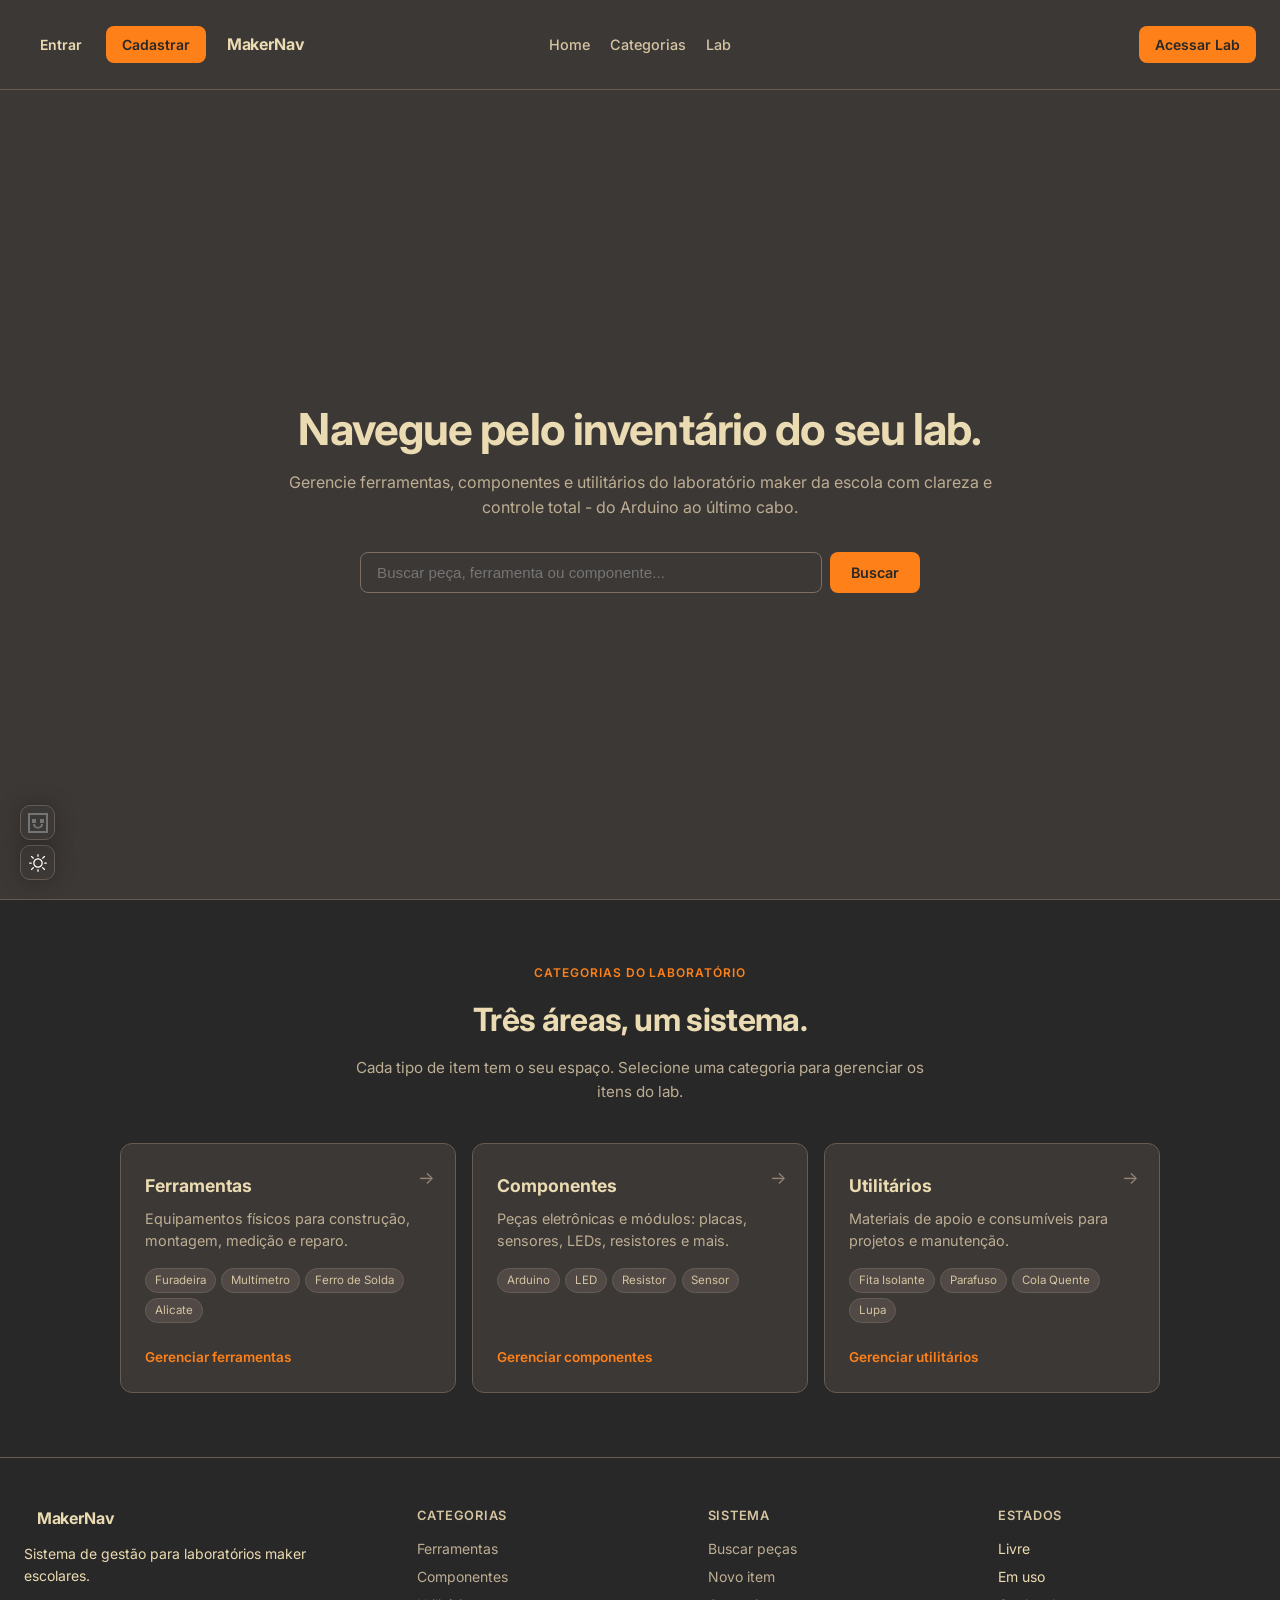
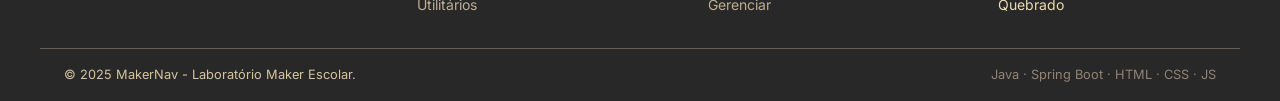
==== commit 8355142b: "feat(ui): standardize sidebar gruvbox theme and responsive layout" ====
--- a/src/main/resources/static/index.html
+++ b/src/main/resources/static/index.html
@@ -1,16 +1,19 @@
-<!DOCTYPE html>
+<!doctype html>
 <html lang="pt-BR" data-theme="dark">
-
-<head>
-    
+  <head>
     <meta charset="UTF-8" />
     <meta name="viewport" content="width=device-width, initial-scale=1.0" />
     <title>MakerNav - Gestão de Laboratório Maker</title>
-    <meta name="description"
-        content="Sistema de gestão para laboratórios maker escolares: organize ferramentas, componentes e utilitários." />
+    <meta
+      name="description"
+      content="Sistema de gestão para laboratórios maker escolares: organize ferramentas, componentes e utilitários."
+    />
     <link rel="preconnect" href="https://fonts.googleapis.com" />
     <link rel="preconnect" href="https://fonts.gstatic.com" crossorigin />
-    <link href="https://fonts.googleapis.com/css2?family=Inter:wght@400;500;600;700&display=swap" rel="stylesheet" />
+    <link
+      href="https://fonts.googleapis.com/css2?family=Inter:wght@400;500;600;700&display=swap"
+      rel="stylesheet"
+    />
     <link rel="stylesheet" href="css/variables.css" />
     <link rel="stylesheet" href="css/base.css" />
     <link rel="stylesheet" href="css/nav.css" />
@@ -19,170 +22,183 @@
     <link rel="stylesheet" href="css/footer.css" />
     <link rel="stylesheet" href="css/btnTheme.css" />
     <link rel="stylesheet" href="css/iaContainer.css" />
-</head>
-
-<body>
+  </head>
+
+  <body>
     <nav class="nav">
-
-        <!-- MOBILE -->
-        <div class="nav-menu">
-            <div class="menu-links">
-                <ul class="nav-links">
-                    <li><a href="/">Home</a></li>
-                    <li><a href="#categorias">Categorias</a></li>
-                    <li><a href="lab.html">Lab</a></li>
-                </ul>
-            </div>
-        </div>
-        <!-- FIM MOBILE -->
-
-        <div class="nav-left">
+      <div class="nav-menu">
+        <div class="menu-links">
+          <ul class="nav-links">
+            <li><a href="/">Home</a></li>
+            <li><a href="#categorias">Categorias</a></li>
+            <li><a href="lab.html">Lab</a></li>
+          </ul>
+        </div>
+      </div>
+
+      <div class="nav-left">
         <div class="config"></div>
         <a href="login.html" class="nav-log">Entrar</a>
         <a href="cadastro.html" class="nav-cad">Cadastrar</a>
         <a href="index.html" class="nav-logo">
-            <span class="nav-logo-text">MakerNav</span>
-        </a>
-        </div>
-
-        <div class="nav-center">
+          <span class="nav-logo-text">MakerNav</span>
+        </a>
+      </div>
+
+      <div class="nav-center">
         <ul class="nav-links">
-            <li><a href="/">Home</a></li>
-            <li><a href="#categorias">Categorias</a></li>
-            <li><a href="lab.html">Lab</a></li>
+          <li><a href="/">Home</a></li>
+          <li><a href="#categorias">Categorias</a></li>
+          <li><a href="lab.html">Lab</a></li>
         </ul>
-        </div>
-
-        <div class="nav-right">
+      </div>
+
+      <div class="nav-right">
         <a href="lab.html" class="nav-cta">Acessar Lab</a>
-        </div>
-
+      </div>
     </nav>
-    
+
     <header class="hero">
-        <div class="hero-inner">
-            <h1 class="hero-title">Navegue pelo inventário do seu lab.</h1>
-            <p class="hero-sub">
-                Gerencie ferramentas, componentes e utilitários do laboratório maker da escola
-                com clareza e controle total - do Arduino ao último cabo.
-            </p>
-            <form class="hero-search" onsubmit="event.preventDefault(); window.location='/lab.html'">
-                <input type="text" placeholder="Buscar peça, ferramenta ou componente..." aria-label="Buscar" />
-                <button type="submit" class="hero-search-btn">Buscar</button>
-            </form>
-        </div>
+      <div class="hero-inner">
+        <h1 class="hero-title">Navegue pelo inventário do seu lab.</h1>
+        <p class="hero-sub">
+          Gerencie ferramentas, componentes e utilitários do laboratório maker
+          da escola com clareza e controle total - do Arduino ao último cabo.
+        </p>
+        <form
+          class="hero-search"
+          onsubmit="event.preventDefault(); window.location='/lab.html'"
+        >
+          <input
+            type="text"
+            placeholder="Buscar peça, ferramenta ou componente..."
+            aria-label="Buscar"
+          />
+          <button type="submit" class="hero-search-btn">Buscar</button>
+        </form>
+      </div>
     </header>
     <section class="categories" id="categorias">
-        <div class="categories-header">
-            <span class="section-label">Categorias do laboratório</span>
-            <h2 class="section-title">Três áreas, um sistema.</h2>
-            <p class="section-desc">
-                Cada tipo de item tem o seu espaço. Selecione uma categoria para gerenciar os itens do lab.
-            </p>
-        </div>
-
-        <div class="cat-grid">
-            <a href="/lab.html?cat=Ferramentas" class="cat-card">
-                <span class="cat-arrow" aria-hidden="true">-></span>
-                <h3 class="cat-name">Ferramentas</h3>
-                <p class="cat-desc">Equipamentos físicos para construção, montagem, medição e reparo.</p>
-                <ul class="cat-tags">
-                    <li>Furadeira</li>
-                    <li>Multímetro</li>
-                    <li>Ferro de Solda</li>
-                    <li>Alicate</li>
-                </ul>
-                <span class="cat-cta">Gerenciar ferramentas</span>
-            </a>
-            <a href="/lab.html?cat=Componentes" class="cat-card">
-                <span class="cat-arrow" aria-hidden="true">-></span>
-                <h3 class="cat-name">Componentes</h3>
-                <p class="cat-desc">Peças eletrônicas e módulos: placas, sensores, LEDs, resistores e mais.</p>
-                <ul class="cat-tags">
-                    <li>Arduino</li>
-                    <li>LED</li>
-                    <li>Resistor</li>
-                    <li>Sensor</li>
-                </ul>
-                <span class="cat-cta">Gerenciar componentes</span>
-            </a>
-            <a href="/lab.html?cat=Utilitarios" class="cat-card">
-                <span class="cat-arrow" aria-hidden="true">-></span>
-                <h3 class="cat-name">Utilitários</h3>
-                <p class="cat-desc">Materiais de apoio e consumíveis para projetos e manutenção.</p>
-                <ul class="cat-tags">
-                    <li>Fita Isolante</li>
-                    <li>Parafuso</li>
-                    <li>Cola Quente</li>
-                    <li>Lupa</li>
-                </ul>
-                <span class="cat-cta">Gerenciar utilitários</span>
-            </a>
-        </div>
+      <div class="categories-header">
+        <span class="section-label">Categorias do laboratório</span>
+        <h2 class="section-title">Três áreas, um sistema.</h2>
+        <p class="section-desc">
+          Cada tipo de item tem o seu espaço. Selecione uma categoria para
+          gerenciar os itens do lab.
+        </p>
+      </div>
+
+      <div class="cat-grid">
+        <a href="/lab.html?cat=Ferramentas" class="cat-card">
+          <span class="cat-arrow" aria-hidden="true">-></span>
+          <h3 class="cat-name">Ferramentas</h3>
+          <p class="cat-desc">
+            Equipamentos físicos para construção, montagem, medição e reparo.
+          </p>
+          <ul class="cat-tags">
+            <li>Furadeira</li>
+            <li>Multímetro</li>
+            <li>Ferro de Solda</li>
+            <li>Alicate</li>
+          </ul>
+          <span class="cat-cta">Gerenciar ferramentas</span>
+        </a>
+        <a href="/lab.html?cat=Componentes" class="cat-card">
+          <span class="cat-arrow" aria-hidden="true">-></span>
+          <h3 class="cat-name">Componentes</h3>
+          <p class="cat-desc">
+            Peças eletrônicas e módulos: placas, sensores, LEDs, resistores e
+            mais.
+          </p>
+          <ul class="cat-tags">
+            <li>Arduino</li>
+            <li>LED</li>
+            <li>Resistor</li>
+            <li>Sensor</li>
+          </ul>
+          <span class="cat-cta">Gerenciar componentes</span>
+        </a>
+        <a href="/lab.html?cat=Utilitarios" class="cat-card">
+          <span class="cat-arrow" aria-hidden="true">-></span>
+          <h3 class="cat-name">Utilitários</h3>
+          <p class="cat-desc">
+            Materiais de apoio e consumíveis para projetos e manutenção.
+          </p>
+          <ul class="cat-tags">
+            <li>Fita Isolante</li>
+            <li>Parafuso</li>
+            <li>Cola Quente</li>
+            <li>Lupa</li>
+          </ul>
+          <span class="cat-cta">Gerenciar utilitários</span>
+        </a>
+      </div>
     </section>
     <section class="ia">
-        <div class="iaContainer">
-            <div class="iaChat">
-                <div class="msg msgUser">
-                    <p></p>
-                </div>
-                <div class="msg msgIa">
-                    <p></p>
-                </div>
-            </div>
-            <div class="inputContainer">
-                <textarea class="pergunta" placeholder="Digite sua pergunta aqui..."></textarea>
-                <div class="envio"></div>
-            </div>
-        </div>
+      <div class="iaContainer">
+        <div class="iaChat">
+          <div class="msg msgUser">
+            <p></p>
+          </div>
+          <div class="msg msgIa">
+            <p></p>
+          </div>
+        </div>
+        <div class="inputContainer">
+          <textarea
+            class="pergunta"
+            placeholder="Digite sua pergunta aqui..."
+          ></textarea>
+          <div class="envio"></div>
+        </div>
+      </div>
     </section>
     <footer class="footer">
-        <div class="footer-inner">
-            <div class="footer-brand">
-                <div class="nav-logo">
-                    <span class="nav-logo-text">MakerNav</span>
-                </div>
-                <p>Sistema de gestão para laboratórios maker escolares.</p>
-            </div>
-            <div class="footer-col">
-                <h4>Categorias</h4>
-                <ul>
-                    <li><a href="/lab.html?cat=Ferramentas">Ferramentas</a></li>
-                    <li><a href="/lab.html?cat=Componentes">Componentes</a></li>
-                    <li><a href="/lab.html?cat=Utilitarios">Utilitários</a></li>
-                </ul>
-            </div>
-            <div class="footer-col">
-                <h4>Sistema</h4>
-                <ul>
-                    <li><a href="/lab.html">Buscar peças</a></li>
-                    <li><a href="/lab.html">Novo item</a></li>
-                    <li><a href="/lab.html">Gerenciar</a></li>
-                </ul>
-            </div>
-            <div class="footer-col">
-                <h4>Estados</h4>
-                <ul>
-                    <li>Livre</li>
-                    <li>Em uso</li>
-                    <li>Quebrado</li>
-                </ul>
-            </div>
-        </div>
-        <div class="footer-bottom">
-            <span>© 2025 MakerNav - Laboratório Maker Escolar.</span>
-            <span class="footer-tech">Java · Spring Boot · HTML · CSS · JS</span>
-        </div>
+      <div class="footer-inner">
+        <div class="footer-brand">
+          <div class="nav-logo">
+            <span class="nav-logo-text">MakerNav</span>
+          </div>
+          <p>Sistema de gestão para laboratórios maker escolares.</p>
+        </div>
+        <div class="footer-col">
+          <h4>Categorias</h4>
+          <ul>
+            <li><a href="/lab.html?cat=Ferramentas">Ferramentas</a></li>
+            <li><a href="/lab.html?cat=Componentes">Componentes</a></li>
+            <li><a href="/lab.html?cat=Utilitarios">Utilitários</a></li>
+          </ul>
+        </div>
+        <div class="footer-col">
+          <h4>Sistema</h4>
+          <ul>
+            <li><a href="/lab.html">Buscar peças</a></li>
+            <li><a href="/lab.html">Novo item</a></li>
+            <li><a href="/lab.html">Gerenciar</a></li>
+          </ul>
+        </div>
+        <div class="footer-col">
+          <h4>Estados</h4>
+          <ul>
+            <li>Livre</li>
+            <li>Em uso</li>
+            <li>Quebrado</li>
+          </ul>
+        </div>
+      </div>
+      <div class="footer-bottom">
+        <span>© 2025 MakerNav - Laboratório Maker Escolar.</span>
+        <span class="footer-tech">Java · Spring Boot · HTML · CSS · JS</span>
+      </div>
     </footer>
     <button class="btn-theme">
-        <div class="icon"></div>
+      <div class="icon"></div>
     </button>
     <button class="btn-ia">
-        <div class="icon"></div>
+      <div class="icon"></div>
     </button>
     <script src="js/nav.js"></script>
     <script src="js/theme.js"></script>
     <script src="js/containerIa.js"></script>
-</body>
-
-</html>+  </body>
+</html>
--- a/src/main/resources/static/css/variables.css
+++ b/src/main/resources/static/css/variables.css
@@ -1,104 +1,92 @@
 :root {
-    --bg:           #F8F8FF;
-    --surface:      #FAFBFD;
-    --surface-alt:  #F1F5FA;
-    --border:       #D1D9E6;
-    --border-strong:#CBD5E0;
+  --bg: #fbf1c7;
+  --surface: #f2e5bc;
+  --surface-alt: #ebdbb2;
+  --border: #d5c4a1;
+  --border-strong: #bdae93;
 
-    
-    --text:         #0F172A;
-    --text-mid:     #334155;
-    --text-dim:     #94A3B8;
-    --text-soft:    #9ca3af;
-    --text-on-pri:  #FFFFFF;
+  --text: #3c3836;
+  --text-mid: #504945;
+  --text-dim: #665c54;
+  --text-soft: #7c6f64;
+  --text-on-pri: #fbf1c7;
 
-    
-    --primary:      #0057FF;
-    --primary-700:  #003BB5;
-    --primary-soft: #E0EFFF;
+  --primary: #d65d0e;
+  --primary-700: #af3a03;
+  --primary-soft: #f2e5bc;
 
-    --success:       #10B981;
-    --warning:       #F59E0B;
-    --error:         #EF4444;
+  --success: #79740e;
+  --warning: #b57614;
+  --error: #9d0006;
 
-    
-    --green:        #16a34a;
-    --green-soft:   #e7f6ed;
-    --amber:        #d97706;
-    --amber-soft:   #fef3e2;
-    --red:          #dc2626;
-    --red-soft:     #fdeaea;
+  --green: #79740e;
+  --green-soft: #e9e5b5;
+  --amber: #b57614;
+  --amber-soft: #f2e3b5;
+  --red: #9d0006;
+  --red-soft: #f3d6c8;
 
-    
-    --cat-ferramentas: #b45309;
-    --cat-componentes: #2563eb;
-    --cat-utilitarios: #047857;
+  --cat-ferramentas: #af3a03;
+  --cat-componentes: #076678;
+  --cat-utilitarios: #79740e;
 
-    
-    --radius-sm:    6px;
-    --radius:       8px;
-    --radius-lg:    12px;
-    --shadow-sm:    0 1px 2px rgba(16, 24, 40, 0.05);
-    --shadow:       0 4px 16px rgba(16, 24, 40, 0.08);
-    --shadow-lg:    0 12px 32px rgba(16, 24, 40, 0.12);
+  --radius-sm: 6px;
+  --radius: 8px;
+  --radius-lg: 12px;
+  --shadow-sm: 0 1px 2px rgba(60, 56, 54, 0.08);
+  --shadow: 0 4px 16px rgba(60, 56, 54, 0.12);
+  --shadow-lg: 0 12px 32px rgba(60, 56, 54, 0.18);
 
-    --font:         'Inter', system-ui, -apple-system, Segoe UI, Roboto, sans-serif;
+  --font: "Inter", system-ui, -apple-system, Segoe UI, Roboto, sans-serif;
 
-    --nav-h:        10vh;
-    --max:          1200px;
-    --nav-w:        100%  ;
+  --nav-h: 10vh;
+  --max: 1200px;
+  --nav-w: 100%;
 }
 
-/*  Dark mode deve ser atribuido com js, tira os comentarios caso queira usar  */
+:root[data-theme="dark"] {
+  --bg: #282828;
+  --surface: #3c3836;
+  --surface-alt: #504945;
+  --border: #665c54;
+  --border-strong: #7c6f64;
+  --nav-color: #1d2021;
 
-:root[data-theme="dark"]{
-    --bg:           #070710;
-    --surface:      #0F0F1A;
-    --surface-alt:  #1A1A2E;
-    --border:       #1E293B;
-    --border-strong:#334155;
-    --nav-color:    #050510;
+  --text: #ebdbb2;
+  --text-mid: #d5c4a1;
+  --text-dim: #bdae93;
+  --text-soft: #928374;
+  --text-on-pri: #282828;
 
-    
-    --text:         #F1F5F9;
-    --text-mid:     #94A3B8;
-    --text-dim:     #64748B;
-    --text-soft:    #9ca3af;
-    --text-on-pri:  #FFFFFF;
+  --primary: #fe8019;
+  --primary-700: #fabd2f;
+  --primary-soft: #504945;
 
-    
-    --primary:      #3B82F6;
-    --primary-700:  #60A5FA;
-    --primary-soft: #1E3A8A;
+  --success: #b8bb26;
+  --warning: #fabd2f;
+  --error: #fb4934;
 
-    --success:       #059669;
-    --warning:       #D97706;
-    --error:         #DC2626;
+  --green: #b8bb26;
+  --green-soft: #3f4327;
+  --amber: #fabd2f;
+  --amber-soft: #4a3f24;
+  --red: #fb4934;
+  --red-soft: #4a2926;
 
-    
-    --green:        #16a34a;
-    --green-soft:   #e7f6ed;
-    --amber:        #d97706;
-    --amber-soft:   #fef3e2;
-    --red:          #dc2626;
-    --red-soft:     #fdeaea;
+  --cat-ferramentas: #fe8019;
+  --cat-componentes: #83a598;
+  --cat-utilitarios: #b8bb26;
 
-    
-    --cat-ferramentas: #b45309;
-    --cat-componentes: #2563eb;
-    --cat-utilitarios: #047857;
+  --radius-sm: 6px;
+  --radius: 8px;
+  --radius-lg: 12px;
+  --shadow-sm: 0 1px 2px rgba(29, 32, 33, 0.25);
+  --shadow: 0 4px 16px rgba(29, 32, 33, 0.35);
+  --shadow-lg: 0 12px 32px rgba(29, 32, 33, 0.45);
 
-    
-    --radius-sm:    6px;
-    --radius:       8px;
-    --radius-lg:    12px;
-    --shadow-sm:    0 1px 2px rgba(16, 24, 40, 0.05);
-    --shadow:       0 4px 16px rgba(16, 24, 40, 0.08);
-    --shadow-lg:    0 12px 32px rgba(16, 24, 40, 0.12);
+  --font: "Inter", system-ui, -apple-system, Segoe UI, Roboto, sans-serif;
 
-    --font:         'Inter', system-ui, -apple-system, Segoe UI, Roboto, sans-serif;
-
-    --nav-h:        10vh;
-    --max:          1200px;
-    --nav-w:        100%  ;
+  --nav-h: 10vh;
+  --max: 1200px;
+  --nav-w: 100%;
 }
--- a/src/main/resources/static/css/base.css
+++ b/src/main/resources/static/css/base.css
@@ -1,81 +1,130 @@
-*, *::before, *::after { box-sizing: border-box; margin: 0; padding: 0; }
+*,
+*::before,
+*::after {
+  box-sizing: border-box;
+  margin: 0;
+  padding: 0;
+}
 
-html { scroll-behavior: smooth; }
+html {
+  scroll-behavior: smooth;
+}
 
 body {
-    font-family: var(--font);
-    background: var(--bg);
-    color: var(--text);
-    line-height: 1.55;
-    -webkit-font-smoothing: antialiased;
-    text-rendering: optimizeLegibility;
-    min-height: 100vh;
-    display: flex;
-    flex-direction: column;
+  font-family: var(--font);
+  background: var(--bg);
+  color: var(--text);
+  line-height: 1.55;
+  -webkit-font-smoothing: antialiased;
+  text-rendering: optimizeLegibility;
+  min-height: 100vh;
+  display: flex;
+  flex-direction: column;
 }
 
-a { color: inherit; text-decoration: none; }
-ul { list-style: none; }
-button { font-family: inherit; cursor: pointer; }
-img { max-width: 100%; display: block; }
+a {
+  color: inherit;
+  text-decoration: none;
+}
+ul {
+  list-style: none;
+}
+button {
+  font-family: inherit;
+  cursor: pointer;
+}
+img {
+  max-width: 100%;
+  display: block;
+}
+svg {
+  stroke-linecap: round;
+  stroke-linejoin: round;
+}
 
-::-webkit-scrollbar { width: 10px; height: 10px; }
-::-webkit-scrollbar-track { background: transparent; }
-::-webkit-scrollbar-thumb { background: var(--border-strong); border-radius: 8px; border: 2px solid var(--bg); }
-::-webkit-scrollbar-thumb:hover { background: var(--text-soft); }
-
+::-webkit-scrollbar {
+  width: 10px;
+  height: 10px;
+}
+::-webkit-scrollbar-track {
+  background: transparent;
+}
+::-webkit-scrollbar-thumb {
+  background: var(--border-strong);
+  border-radius: 8px;
+  border: 2px solid var(--bg);
+}
+::-webkit-scrollbar-thumb:hover {
+  background: var(--text-soft);
+}
 
 .btn-primary {
-    display: inline-flex;
-    align-items: center;
-    gap: .5rem;
-    background: var(--primary);
-    color: #fff;
-    border: 1px solid var(--primary);
-    border-radius: var(--radius);
-    padding: .55rem 1rem;
-    font-size: .9rem;
-    font-weight: 600;
-    transition: background .15s ease;
+  display: inline-flex;
+  align-items: center;
+  gap: 0.5rem;
+  background: var(--primary);
+  color: var(--text-on-pri);
+  border: 1px solid var(--primary);
+  border-radius: var(--radius);
+  padding: 0.55rem 1rem;
+  font-size: 0.9rem;
+  font-weight: 600;
+  transition: background 0.15s ease;
 }
-.btn-second{
-    display: inline-flex;
-    align-items: center;
-    gap: .5rem;
-    background: var(--primary);
-    color: #fff;
-    border: 1px solid var(--primary);
-    border-radius: var(--radius);
-    padding: .55rem 1rem;
-    font-size: .9rem;
-    font-weight: 600;
-    transition: background .15s ease;
-    cursor: pointer;
+.btn-second {
+  display: inline-flex;
+  align-items: center;
+  gap: 0.5rem;
+  background: var(--primary);
+  color: var(--text-on-pri);
+  border: 1px solid var(--primary);
+  border-radius: var(--radius);
+  padding: 0.55rem 1rem;
+  font-size: 0.9rem;
+  font-weight: 600;
+  transition: background 0.15s ease;
+  cursor: pointer;
 }
-.btn-primary:hover { background: var(--primary-700); border-color: var(--primary-700); }
-.btn-second:hover { background: var(--primary-700); border-color: var(--primary-700); }
-.btn-primary svg { width: 16px; height: 16px; }
+.btn-primary:hover {
+  background: var(--primary-700);
+  border-color: var(--primary-700);
+}
+.btn-second:hover {
+  background: var(--primary-700);
+  border-color: var(--primary-700);
+}
+.btn-primary svg {
+  width: 16px;
+  height: 16px;
+}
 
 .btn-ghost {
-    background: transparent;
-    color: var(--text-mid);
-    border: 1px solid var(--border);
-    border-radius: var(--radius);
-    padding: .55rem 1rem;
-    font-size: .9rem;
-    font-weight: 500;
-    transition: background .15s, color .15s;
+  background: transparent;
+  color: var(--text-mid);
+  border: 1px solid var(--border);
+  border-radius: var(--radius);
+  padding: 0.55rem 1rem;
+  font-size: 0.9rem;
+  font-weight: 500;
+  transition:
+    background 0.15s,
+    color 0.15s;
 }
-.btn-ghost:hover { background: var(--surface-alt); color: var(--text); }
+.btn-ghost:hover {
+  background: var(--surface-alt);
+  color: var(--text);
+}
 
 .btn-danger {
-    background: var(--red);
-    color: #fff;
-    border: 1px solid var(--red);
-    border-radius: var(--radius);
-    padding: .55rem 1rem;
-    font-size: .9rem;
-    font-weight: 600;
-    transition: background .15s;
+  background: var(--red);
+  color: var(--text-on-pri);
+  border: 1px solid var(--red);
+  border-radius: var(--radius);
+  padding: 0.55rem 1rem;
+  font-size: 0.9rem;
+  font-weight: 600;
+  transition: background 0.15s;
 }
-.btn-danger:hover { background: #b91c1c; }+.btn-danger:hover {
+  background: var(--red);
+}
--- a/src/main/resources/static/css/nav.css
+++ b/src/main/resources/static/css/nav.css
@@ -1,209 +1,297 @@
 .nav {
-    display: flex;
-    justify-content: space-between;
-    position: sticky;
-    top: 0;
-    z-index: 50;
-    height: var(--nav-h);
-    max-height: 10vh;
-    background: var(--surface);
-    border-bottom: 1px solid var(--border);
-    align-items: center;
-    gap: 2rem;
-    padding: 0 1.5rem;
-}
-
-
-.nav-log{
-    background: transparent;
-    color: var(--text);
-    border-radius: var(--radius);
-    padding: .5rem 1rem;
-    font-size: .875rem;
-    font-weight: 600;
-}
-.nav-cad{
-    background: var(--primary);
-    color: #fff;
-    border-radius: var(--radius);
-    padding: .5rem 1rem;
-    font-size: .875rem;
-    font-weight: 600;
+  display: flex;
+  justify-content: space-between;
+  position: sticky;
+  top: 0;
+  z-index: 50;
+  height: var(--nav-h);
+  max-height: 10vh;
+  background: var(--surface);
+  border-bottom: 1px solid var(--border);
+  align-items: center;
+  gap: 2rem;
+  padding: 0 1.5rem;
+}
+
+.nav-log {
+  background: transparent;
+  color: var(--text);
+  border-radius: var(--radius);
+  padding: 0.5rem 1rem;
+  font-size: 0.875rem;
+  font-weight: 600;
+}
+.nav-cad {
+  background: var(--primary);
+  color: var(--text-on-pri);
+  border-radius: var(--radius);
+  padding: 0.5rem 1rem;
+  font-size: 0.875rem;
+  font-weight: 600;
 }
 .nav-left,
 .nav-right {
+  display: flex;
+  align-items: center;
+  gap: 0.5rem;
+  flex: 1;
+}
+
+.nav-center {
+  display: flex;
+  align-items: center;
+  gap: 1.25rem;
+}
+
+.nav-right {
+  justify-content: flex-end;
+}
+.nav-logo {
+  display: inline-flex;
+  align-items: center;
+  gap: 0.55rem;
+  flex-shrink: 0;
+}
+.nav-logo-mark {
+  width: 28px;
+  height: 28px;
+  border-radius: 6px;
+  background: var(--primary);
+  color: var(--text-on-pri);
+  display: grid;
+  place-items: center;
+  font-size: 0.7rem;
+  font-weight: 700;
+  letter-spacing: 0.02em;
+}
+.config {
+  display: none;
+  width: 5vh;
+  height: 5vh;
+  background-color: aqua;
+  border-radius: 100%;
+  background-image: url(../imgs/config.svg);
+  background-repeat: no-repeat;
+  background-position: center;
+}
+.config img {
+  width: 50%;
+  height: 50%;
+}
+.nav-logo-text {
+  margin-left: 1vw;
+  font-weight: 700;
+  color: var(--text);
+  font-size: 1rem;
+  letter-spacing: -0.01em;
+}
+
+.nav-links {
+  display: flex;
+  align-items: center;
+  justify-content: center;
+  gap: 1.25rem;
+  flex: 1;
+}
+.nav-links a {
+  color: var(--text-mid);
+  font-size: 0.9rem;
+  font-weight: 500;
+  transition: color 0.15s;
+}
+.nav-links a:hover {
+  color: var(--text);
+}
+
+.nav-cta {
+  background: var(--primary);
+  color: var(--text-on-pri);
+  border-radius: var(--radius);
+  padding: 0.5rem 1rem;
+  font-size: 0.875rem;
+  font-weight: 600;
+  transition: background 0.15s;
+}
+.nav-cta:hover {
+  background: var(--primary-700);
+}
+
+.nav-cta-ghost {
+  background: transparent;
+  color: var(--text-mid);
+  border: 1px solid var(--border);
+}
+.nav-cta-ghost:hover {
+  background: var(--surface-alt);
+  color: var(--text);
+}
+
+.nav-lab .cat-tabs {
+  display: flex;
+  gap: 0.25rem;
+  flex: 1;
+}
+.cat-tab {
+  background: transparent;
+  border: 1px solid transparent;
+  border-radius: var(--radius-sm);
+  padding: 0.35rem 0.8rem;
+  font-size: 0.82rem;
+  color: var(--text-dim);
+  font-weight: 500;
+  transition:
+    background 0.15s,
+    color 0.15s,
+    border-color 0.15s;
+}
+.cat-tab:hover {
+  background: var(--surface-alt);
+  color: var(--text);
+}
+.cat-tab.active {
+  background: var(--primary-soft);
+  color: var(--primary-700);
+  border-color: var(--primary);
+}
+
+.nav-search input {
+  width: 220px;
+  background: var(--surface-alt);
+  border: 1px solid var(--border);
+  border-radius: var(--radius);
+  padding: 0.45rem 0.8rem;
+  font-size: 0.875rem;
+  color: var(--text);
+  outline: none;
+  transition:
+    border-color 0.15s,
+    background 0.15s;
+}
+.nav-search input:focus {
+  border-color: var(--primary);
+  background: var(--surface);
+}
+.nav-menu {
+  height: 40px;
+  width: 40px;
+  display: none;
+  background-image: url(../../imgs/menu.svg);
+  background-size: contain;
+  background-position: center;
+}
+.menu-links {
+  display: flex;
+  z-index: 51;
+  margin-top: 100%;
+  width: 200px;
+  height: 200px;
+  background-color: var(--surface-alt);
+  border-radius: 10px;
+  justify-content: center;
+  border: solid 0.5px;
+}
+.menu-links .nav-links {
+  display: flex;
+  flex-direction: column;
+  align-items: center;
+  justify-content: center;
+  gap: 1.25rem;
+  flex: 1;
+}
+.menu-links .nav-links a {
+  color: var(--text-mid);
+  font-size: 0.9rem;
+  font-weight: 500;
+  transition: color 0.15s;
+}
+
+@media (max-width: 860px) {
+  .nav-menu {
+    display: block;
+  }
+
+  .nav {
+    justify-content: space-between;
+  }
+  .nav-links {
+    display: none;
+  }
+  .nav-lab .cat-tabs {
+    display: none;
+  }
+  .nav-search input {
+    width: 140px;
+  }
+}
+
+.menu-links {
+  display: none;
+}
+@media (max-width: 860px) {
+  .nav {
+    height: auto;
+    max-height: none;
+    min-height: var(--nav-h);
+    flex-wrap: wrap;
+    gap: 0.5rem 0.75rem;
+    padding: 0.65rem 0.85rem;
+  }
+  .nav-menu {
+    display: none;
+  }
+  .nav-left {
+    min-width: 0;
+    flex: 1 1 auto;
+    gap: 0.35rem;
+  }
+  .nav-left .nav-log,
+  .nav-left .nav-cad {
+    padding: 0.42rem 0.55rem;
+    font-size: 0.72rem;
+    white-space: nowrap;
+  }
+  .nav-logo-text {
+    margin-left: 0;
+    font-size: 0.82rem;
+  }
+  .nav-center {
+    order: 3;
+    flex: 0 0 100%;
+    min-width: 0;
+    justify-content: center;
+  }
+  .nav-center .nav-links {
     display: flex;
-    align-items: center;
-    gap: 0.5rem;
-    flex: 1;
-}
-
-.nav-center {
-    display: flex;
-    align-items: center;
-    gap: 1.25rem;
-}
-
-.nav-right{
-    justify-content: flex-end;
-}
-.nav-logo {
-    display: inline-flex;
-    align-items: center;
-    gap: .55rem;
-    flex-shrink: 0;
-}
-.nav-logo-mark {
-    width: 28px;
-    height: 28px;
-    border-radius: 6px;
-    background: var(--primary);
-    color: #fff;
-    display: grid;
-    place-items: center;
-    font-size: .7rem;
-    font-weight: 700;
-    letter-spacing: .02em;
-}
-.config{
-    display: none;
-    width: 5vh;
-    height: 5vh;
-    background-color: aqua;
-    border-radius: 100%;
-    background-image: url(../imgs/config.svg);
-    background-repeat: no-repeat;
-    background-position: center;
-}
-.config img{
-    width: 50%;
-    height: 50%;
-}
-.nav-logo-text {
-    margin-left: 1vw;
-    font-weight: 700;
-    color: var(--text);
-    font-size: 1rem;
-    letter-spacing: -.01em;
-}
-
-.nav-links {
-    display: flex;
-    align-items: center;
+    gap: 0.9rem;
+    width: 100%;
     justify-content: center;
-    gap: 1.25rem;
-    flex: 1;
-}
-.nav-links a {
-    color: var(--text-mid);
-    font-size: .9rem;
-    font-weight: 500;
-    transition: color .15s;
-}
-.nav-links a:hover { color: var(--text); }
-
-.nav-cta {
-    background: var(--primary);
-    color: #fff;
-    border-radius: var(--radius);
-    padding: .5rem 1rem;
-    font-size: .875rem;
-    font-weight: 600;
-    transition: background .15s;
-}
-.nav-cta:hover { background: var(--primary-700); }
-
-.nav-cta-ghost {
-    background: transparent;
-    color: var(--text-mid);
-    border: 1px solid var(--border);
-}
-.nav-cta-ghost:hover { background: var(--surface-alt); color: var(--text); }
-
-.nav-lab .cat-tabs {
-    display: flex;
-    gap: .25rem;
-    flex: 1;
-}
-.cat-tab {
-    background: transparent;
-    border: 1px solid transparent;
-    border-radius: var(--radius-sm);
-    padding: .35rem .8rem;
-    font-size: .82rem;
-    color: var(--text-dim);
-    font-weight: 500;
-    transition: background .15s, color .15s, border-color .15s;
-}
-.cat-tab:hover { background: var(--surface-alt); color: var(--text); }
-.cat-tab.active {
-    background: var(--primary-soft);
-    color: var(--primary-700);
-    border-color: #c8d8ff;
-}
-
-.nav-search input {
-    width: 220px;
-    background: var(--surface-alt);
-    border: 1px solid var(--border);
-    border-radius: var(--radius);
-    padding: .45rem .8rem;
-    font-size: .875rem;
-    color: var(--text);
-    outline: none;
-    transition: border-color .15s, background .15s;
-}
-.nav-search input:focus {
-    border-color: var(--primary);
-    background: var(--surface);
-}
-.nav-menu{
-    height: 40px;
-    width: 40px;
-    display: none;
-    background-image: url(../../imgs/menu.svg);
-    background-size: contain;
-    background-position: center;
-}
-.menu-links{
-    display: flex;
-    z-index: 51;
-    margin-top: 100%;
-    width: 200px;
-    height: 200px;
-    background-color: rgb(240, 255, 255);
-    border-radius: 10px;
-    justify-content: center;
-    border: solid 0.5px;
-}
-.menu-links .nav-links{
-    display: flex;
-    flex-direction: column;
-    align-items: center;
-    justify-content: center;
-    gap: 1.25rem;
-    flex: 1;
-}
-.menu-links .nav-links a{
-    color: var(--text-mid);
-    font-size: .9rem;
-    font-weight: 500;
-    transition: color .15s;
-}
-
-
-@media (max-width: 860px) {
-    .nav-menu{
-        display: block;
-    }
-    
-    .nav{
-        justify-content: space-between;
-    }
-    .nav-links { display: none; }
-    .nav-lab .cat-tabs { display: none; }
-    .nav-search input {
-            width: 140px;
-    }
-}
-
+  }
+  .nav-center .nav-links a {
+    font-size: 0.78rem;
+  }
+  .nav-right {
+    flex: 0 0 auto;
+  }
+  .nav-cta {
+    padding: 0.42rem 0.58rem;
+    font-size: 0.72rem;
+    white-space: nowrap;
+  }
+}
+@media (max-width: 480px) {
+  .nav {
+    padding-inline: 0.65rem;
+  }
+  .nav-left .nav-log,
+  .nav-left .nav-cad {
+    padding-inline: 0.42rem;
+    font-size: 0.66rem;
+  }
+  .nav-logo-text {
+    font-size: 0.72rem;
+  }
+  .nav-cta {
+    font-size: 0.66rem;
+    padding-inline: 0.45rem;
+  }
+}
--- a/src/main/resources/static/css/hero.css
+++ b/src/main/resources/static/css/hero.css
@@ -1,74 +1,99 @@
 .hero {
-    height: 90vh;
-    width: 100%;
-    display: flex;
-    background: var(--surface);
-    border-bottom: 1px solid var(--border);
-    padding: 5rem 1.5rem 4.5rem;
+  min-height: 90vh;
+  height: auto;
+  width: 100%;
+  box-sizing: border-box;
+  display: flex;
+  background: var(--surface);
+  border-bottom: 1px solid var(--border);
+  padding: 5rem 1.5rem 4.5rem;
 }
-
 .hero-inner {
-    display: flex;
-    justify-content: center;
-    flex-direction: column;
-    max-width: 80vw;
-    margin: 0 auto;
-    text-align: center;
+  display: flex;
+  justify-content: center;
+  flex-direction: column;
+  width: min(100%, 900px);
+  max-width: 100%;
+  margin: 0 auto;
+  text-align: center;
 }
-
 .hero-title {
-    max-width: 100%;
-    font-size: clamp(2rem, 4vw, 2.75rem);
-    font-weight: 700;
-    color: var(--text);
-    letter-spacing: -.02em;
-    line-height: 1.15;
-    margin-bottom: 1rem;
+  max-width: 100%;
+  font-size: clamp(2rem, 4vw, 2.75rem);
+  font-weight: 700;
+  color: var(--text);
+  letter-spacing: -0.02em;
+  line-height: 1.15;
+  margin-bottom: 1rem;
 }
-
 .hero-sub {
-    font-size: 1rem;
-    color: var(--text-dim);
-    min-width: 70%;
-    max-width: 80%;
-    margin: 0 auto 2rem;
+  font-size: 1rem;
+  color: var(--text-dim);
+  width: min(100%, 720px);
+  min-width: 0;
+  max-width: 100%;
+  margin: 0 auto 2rem;
 }
-
 .hero-search {
-    display: flex;
-    flex-wrap: wrap;
-    gap: .5rem;
-    max-width: 100%;
-    margin: 0 auto;
+  display: flex;
+  flex-wrap: wrap;
+  gap: 0.5rem;
+  width: min(100%, 560px);
+  max-width: 100%;
+  margin: 0 auto;
 }
 .hero-search input {
-    flex: 1;
-    min-width: 230px;
-    background: var(--surface);
-    border: 1px solid var(--border-strong);
-    border-radius: var(--radius);
-    padding: .7rem 1rem;
-    font-size: .95rem;
-    color: var(--text);
-    outline: none;
-    transition: border-color .15s, box-shadow .15s;
+  flex: 1 1 260px;
+  min-width: 0;
+  background: var(--surface);
+  border: 1px solid var(--border-strong);
+  border-radius: var(--radius);
+  padding: 0.7rem 1rem;
+  font-size: 0.95rem;
+  color: var(--text);
+  outline: none;
+  transition:
+    border-color 0.15s,
+    box-shadow 0.15s;
 }
 .hero-search input:focus {
-    border-color: var(--primary);
-    box-shadow: 0 0 0 3px rgba(37, 99, 235, .12);
+  border-color: var(--primary);
+  box-shadow: 0 0 0 3px rgba(254, 128, 25, 0.18);
 }
 .hero-search-btn {
-    flex: 1;
-    min-width: 90px;
-    min-height: 41px;
-    background: var(--primary);
-    color: #fff;
-    border: none;
-    border-radius: var(--radius);
-    padding: 0 1.25rem;
-    font-size: .9rem;
-    font-weight: 600;
-    transition: background .15s;
+  flex: 0 0 auto;
+  min-width: 90px;
+  min-height: 41px;
+  background: var(--primary);
+  color: var(--text-on-pri);
+  border: none;
+  border-radius: var(--radius);
+  padding: 0 1.25rem;
+  font-size: 0.9rem;
+  font-weight: 600;
+  transition: background 0.15s;
 }
-.hero-search-btn:hover { background: var(--primary-700); }
-
+.hero-search-btn:hover {
+  background: var(--primary-700);
+}
+@media (max-width: 600px) {
+  .hero {
+    min-height: 72vh;
+    padding: 3.5rem 1rem 3rem;
+  }
+  .hero-title {
+    font-size: clamp(1.8rem, 9vw, 2.35rem);
+  }
+  .hero-sub {
+    font-size: 0.88rem;
+    margin-bottom: 1.4rem;
+  }
+  .hero-search {
+    gap: 0.5rem;
+  }
+  .hero-search input,
+  .hero-search-btn {
+    flex-basis: 100%;
+    width: 100%;
+  }
+}
--- a/src/main/resources/static/css/categories.css
+++ b/src/main/resources/static/css/categories.css
@@ -1,115 +1,124 @@
 .categories {
-    width: 100%;
-    max-width: 100%;
-    margin: 0 auto;
-    padding: 3rem 1.5rem 4rem;
+  max-width: 100%;
+  margin: 0 auto;
+  padding: 4rem 1.5rem;
+  box-sizing: border-box;
 }
-.categories-inner{
-    width: 80vw;
+.categories-inner {
+  width: 100%;
 }
 .categories-header {
-    display: flex;
-    flex-direction: column;
-    justify-content: center;
-    text-align: center;
-    max-width: 600px;
-    margin: 0 auto 2.5rem;
+  display: flex;
+  flex-direction: column;
+  justify-content: center;
+  text-align: center;
+  max-width: 600px;
+  margin: 0 auto 2.5rem;
 }
-
 .section-label {
-    display: inline-block;
-    font-size: .75rem;
-    text-transform: uppercase;
-    letter-spacing: .08em;
-    color: var(--primary);
-    font-weight: 600;
-    margin-bottom: .75rem;
+  display: inline-block;
+  font-size: 0.75rem;
+  text-transform: uppercase;
+  letter-spacing: 0.08em;
+  color: var(--primary);
+  font-weight: 600;
+  margin-bottom: 0.75rem;
 }
-
 .section-title {
-    font-size: clamp(1.5rem, 3vw, 2rem);
-    font-weight: 700;
-    color: var(--text);
-    letter-spacing: -.02em;
-    margin-bottom: .75rem;
+  font-size: clamp(1.5rem, 3vw, 2rem);
+  font-weight: 700;
+  color: var(--text);
+  letter-spacing: -0.02em;
+  margin-bottom: 0.75rem;
 }
-
 .section-desc {
-    color: var(--text-dim);
-    font-size: .95rem;
+  color: var(--text-dim);
+  font-size: 0.95rem;
 }
-
 .cat-grid {
-    display: flex;
-    flex-direction: row;
-    grid-template-columns: repeat(auto-fit, minmax(260px, 1fr));
-    gap: 1rem;
-    flex-wrap: wrap;
-    justify-content: center;
-    height: auto;
+  display: grid;
+  grid-template-columns: repeat(3, minmax(0, 1fr));
+  gap: 1rem;
+  max-width: 1040px;
+  margin: 0 auto;
 }
-
 .cat-card {
-    min-width: 200px;
-    max-width: 20vw;
-    position: relative;
-    background: var(--surface);
-    border: 1px solid var(--border);
-    border-radius: var(--radius-lg);
-    padding: 1.5rem;
-    display: flex;
-    flex-direction: column;
-    gap: .5rem;
-    transition: border-color .15s, box-shadow .15s, transform .15s;
+  min-width: 0;
+  position: relative;
+  background: var(--surface);
+  border: 1px solid var(--border);
+  border-radius: var(--radius-lg);
+  padding: 1.5rem;
+  display: flex;
+  flex-direction: column;
+  gap: 0.5rem;
+  transition:
+    border-color 0.15s,
+    box-shadow 0.15s,
+    transform 0.15s;
 }
 .cat-card:hover {
-    border-color: var(--primary);
-    box-shadow: var(--shadow);
-    transform: translateY(-2px);
+  border-color: var(--primary);
+  box-shadow: var(--shadow);
+  transform: translateY(-2px);
 }
-
 .cat-arrow {
-    position: absolute;
-    top: 1.25rem;
-    right: 1.25rem;
-    color: var(--text-soft);
-    font-size: 1.1rem;
-    transition: color .15s, transform .15s;
+  position: absolute;
+  top: 1.25rem;
+  right: 1.25rem;
+  color: var(--text-soft);
+  font-size: 1.1rem;
+  transition:
+    color 0.15s,
+    transform 0.15s;
 }
-.cat-card:hover .cat-arrow { color: var(--primary); transform: translate(2px, -2px); }
-
+.cat-card:hover .cat-arrow {
+  color: var(--primary);
+  transform: translate(2px, -2px);
+}
 .cat-name {
-    font-size: 1.1rem;
-    font-weight: 700;
-    color: var(--text);
-    margin-top: .25rem;
+  font-size: 1.1rem;
+  font-weight: 700;
+  color: var(--text);
+  margin-top: 0.25rem;
 }
-
 .cat-desc {
-    font-size: .9rem;
-    color: var(--text-dim);
-    margin-bottom: .5rem;
+  font-size: 0.9rem;
+  color: var(--text-dim);
+  margin-bottom: 0.5rem;
 }
-
 .cat-tags {
-    display: flex;
-    flex-wrap: wrap;
-    gap: .35rem;
-    margin-bottom: 1rem;
+  display: flex;
+  flex-wrap: wrap;
+  gap: 0.35rem;
+  margin-bottom: 1rem;
 }
 .cat-tags li {
-    font-size: .72rem;
-    background: var(--surface-alt);
-    color: var(--text-mid);
-    border: 1px solid var(--border);
-    padding: .15rem .55rem;
-    border-radius: 100px;
+  font-size: 0.72rem;
+  background: var(--surface-alt);
+  color: var(--text-mid);
+  border: 1px solid var(--border);
+  padding: 0.15rem 0.55rem;
+  border-radius: 100px;
 }
-
 .cat-cta {
-    margin-top: auto;
-    font-size: .85rem;
-    font-weight: 600;
-    color: var(--primary);
+  margin-top: auto;
+  font-size: 0.85rem;
+  font-weight: 600;
+  color: var(--primary);
 }
-
+@media (max-width: 760px) {
+  .categories {
+    padding: 3rem 1rem;
+  }
+  .cat-grid {
+    grid-template-columns: 1fr;
+    max-width: 520px;
+  }
+  .cat-card {
+    padding: 1.25rem;
+  }
+  .section-desc {
+    font-size: 0.86rem;
+  }
+}
--- a/src/main/resources/static/css/footer.css
+++ b/src/main/resources/static/css/footer.css
@@ -1,68 +1,87 @@
 .footer {
-    position: sticky;
-    width: 100%;
-    margin-top: auto;
-    background: var(--bg);
-    border-top: 1px solid var(--border);
-    color: var(--text);
-    font-size: .875rem;
-    z-index: 11;
+  position: sticky;
+  width: 100%;
+  margin-top: auto;
+  background: var(--bg);
+  border-top: 1px solid var(--border);
+  color: var(--text);
+  font-size: 0.875rem;
+  z-index: 11;
 }
 
 .footer-inner {
-    background-color: var(--bg);
-    max-width: 100vw;
-    margin: 0 auto;
-    padding: 3rem 1.5rem 2rem;
-    display: grid;
-    grid-template-columns: 1.4fr repeat(3, 1fr);
-    gap: 2rem;
+  background-color: var(--bg);
+  max-width: 100vw;
+  margin: 0 auto;
+  padding: 3rem 1.5rem 2rem;
+  display: grid;
+  grid-template-columns: 1.4fr repeat(3, 1fr);
+  gap: 2rem;
 }
 
-.footer-brand .nav-logo { margin-bottom: .75rem; }
-.footer-brand p { font-size: .875rem; max-width: 320px; }
+.footer-brand .nav-logo {
+  margin-bottom: 0.75rem;
+}
+.footer-brand p {
+  font-size: 0.875rem;
+  max-width: 320px;
+}
 
 .footer-col h4 {
-    font-size: .8rem;
-    text-transform: uppercase;
-    letter-spacing: .06em;
-    color: var(--text-mid);
-    margin-bottom: .75rem;
-    font-weight: 600;
+  font-size: 0.8rem;
+  text-transform: uppercase;
+  letter-spacing: 0.06em;
+  color: var(--text-mid);
+  margin-bottom: 0.75rem;
+  font-weight: 600;
 }
-.footer-col ul { display: flex; flex-direction: column; gap: .4rem; }
-.footer-col a { color: var(--text-dim); transition: color .15s; }
-.footer-col a:hover { color: var(--primary); }
+.footer-col ul {
+  display: flex;
+  flex-direction: column;
+  gap: 0.4rem;
+}
+.footer-col a {
+  color: var(--text-dim);
+  transition: color 0.15s;
+}
+.footer-col a:hover {
+  color: var(--primary);
+}
 
 .footer-bottom {
-    border-top: 1px solid var(--border);
-    padding: 1rem 1.5rem;
-    max-width: var(--max);
-    margin: 0 auto;
-    display: flex;
-    justify-content: space-between;
-    flex-wrap: wrap;
-    gap: .5rem;
-    font-size: .8rem;
-    color: var(--text-mid);
+  border-top: 1px solid var(--border);
+  padding: 1rem 1.5rem;
+  max-width: var(--max);
+  margin: 0 auto;
+  display: flex;
+  justify-content: space-between;
+  flex-wrap: wrap;
+  gap: 0.5rem;
+  font-size: 0.8rem;
+  color: var(--text-mid);
 }
 
-.footer-tech { color: var(--text-soft); }
+.footer-tech {
+  color: var(--text-soft);
+}
 
 .footer-compact {
-    display: flex;
-    justify-content: space-between;
-    align-items: center;
-    padding: 1rem 1.5rem;
-    flex-wrap: wrap;
-    gap: .5rem;
-    font-size: .8rem;
+  display: flex;
+  justify-content: space-between;
+  align-items: center;
+  padding: 1rem 1.5rem;
+  flex-wrap: wrap;
+  gap: 0.5rem;
+  font-size: 0.8rem;
 }
 
 @media (max-width: 760px) {
-    .footer-inner { grid-template-columns: 1fr 1fr; }
+  .footer-inner {
+    grid-template-columns: 1fr 1fr;
+  }
 }
 @media (max-width: 480px) {
-    .footer-inner { grid-template-columns: 1fr; }
+  .footer-inner {
+    grid-template-columns: 1fr;
+  }
 }
-
--- a/src/main/resources/static/css/btnTheme.css
+++ b/src/main/resources/static/css/btnTheme.css
@@ -1,42 +1,46 @@
 .btn-theme {
-    display: flex;
-    justify-content: center;
-    align-items: center;
-    position: fixed;
-    z-index: 60;
-    bottom: 20px;
-    left: 20px;
-    min-width: 35px;
-    min-height: 35px;
-    max-width: 50px;
-    max-height: 50px;
-    background-color: var(--surface);
-    border: solid 1px var(--border);
-    border-radius: 10px;
-    appearance: none;
-    -webkit-appearance: none;
-    filter: drop-shadow(0px 0px 10px rgb(0 0 0 / 0.25));
-    padding: 0;
-    transition: background-color 0.3s ease, border-color 0.3s ease;
-    cursor: pointer;
+  display: flex;
+  justify-content: center;
+  align-items: center;
+  position: fixed;
+  z-index: 60;
+  bottom: 20px;
+  left: 20px;
+  min-width: 35px;
+  min-height: 35px;
+  max-width: 50px;
+  max-height: 50px;
+  background-color: var(--surface);
+  border: solid 1px var(--border);
+  border-radius: 10px;
+  appearance: none;
+  -webkit-appearance: none;
+  filter: drop-shadow(0px 0px 10px rgb(0 0 0 / 0.25));
+  padding: 0;
+  transition:
+    background-color 0.3s ease,
+    border-color 0.3s ease;
+  cursor: pointer;
 }
 
 .btn-theme div {
-    width: 100%;
-    height: 20px;
-    background-image: url(../imgs/sun.svg);
-    background-position: center;
-    background-repeat: no-repeat;
-    background-size: contain;
-    z-index: 61;
-    transition: transform 0.3s ease, opacity 0.3s ease;
+  width: 100%;
+  height: 20px;
+  background-image: url(../imgs/sun.svg);
+  background-position: center;
+  background-repeat: no-repeat;
+  background-size: contain;
+  z-index: 61;
+  transition:
+    transform 0.3s ease,
+    opacity 0.3s ease;
 }
 
 :root[data-theme="light"] .btn-theme div {
-    background-image: url(../imgs/moon.svg);
+  background-image: url(../imgs/moon.svg);
 }
 
 .btn-theme.animating div {
-    transform: rotate(180deg);
-    opacity: 0;
-}+  transform: rotate(180deg);
+  opacity: 0;
+}
--- a/src/main/resources/static/css/iaContainer.css
+++ b/src/main/resources/static/css/iaContainer.css
@@ -1,135 +1,140 @@
-.ia{
-    display: none;
-    opacity: 0;
-    position: fixed;
-    align-items: center;
-    width: 50vw;
-    height: 100vh;
-    background-color: transparent;
-    pointer-events: none;
-    z-index: 200;
+.ia {
+  display: none;
+  opacity: 0;
+  position: fixed;
+  align-items: center;
+  width: 50vw;
+  height: 100vh;
+  background-color: transparent;
+  pointer-events: none;
+  z-index: 200;
 }
-.ia.aberto{
-    display: flex;
-    opacity: 1;
+.ia.aberto {
+  display: flex;
+  opacity: 1;
 }
-.btn-ia{
-    position: fixed;
-    z-index: 61;
-    bottom: 60px;
-    left: 20px;
-    min-width: 35px;
-    min-height: 35px;
-    max-width: 50px;
-    max-height: 50px;
-    background-color: var(--surface);
-    border: solid 1px var(--border);
-    border-radius: 10px;
-    appearance: none;
-    -webkit-appearance: none;
-    filter: drop-shadow(0px 0px 10px rgb(0 0 0 / 0.25));
-    padding: 0;
-    transition: background-color 0.3s ease, border-color 0.3s ease;
-    cursor: pointer;
+.btn-ia {
+  position: fixed;
+  z-index: 61;
+  bottom: 60px;
+  left: 20px;
+  min-width: 35px;
+  min-height: 35px;
+  max-width: 50px;
+  max-height: 50px;
+  background-color: var(--surface);
+  border: solid 1px var(--border);
+  border-radius: 10px;
+  appearance: none;
+  -webkit-appearance: none;
+  filter: drop-shadow(0px 0px 10px rgb(0 0 0 / 0.25));
+  padding: 0;
+  transition:
+    background-color 0.3s ease,
+    border-color 0.3s ease;
+  cursor: pointer;
 }
-.btn-ia .icon{
-    width: 100%;
-    height: 20px;
-    background-image: url(../imgs/ia.svg);
-    background-position: center;
-    background-repeat: no-repeat;
-    background-size: contain;
-    z-index: 61;
-    transition: transform 0.3s ease, opacity 0.3s ease;
+.btn-ia .icon {
+  width: 100%;
+  height: 20px;
+  background-image: url(../imgs/ia.svg);
+  background-position: center;
+  background-repeat: no-repeat;
+  background-size: contain;
+  z-index: 61;
+  transition:
+    transform 0.3s ease,
+    opacity 0.3s ease;
 }
-:root[data-theme="dark"] .btn-ia .icon{
-    filter: brightness(0) saturate(100%) invert(38%) sepia(93%) saturate(00%) hue-rotate(230deg);
+:root[data-theme="dark"] .btn-ia .icon {
+  filter: brightness(0) saturate(100%) invert(38%) sepia(93%) saturate(00%)
+    hue-rotate(230deg);
 }
 
-.iaContainer{
-    display: flex;
-    pointer-events: auto; 
-    flex-direction: column;
-    overflow: hidden;
-    min-width: 500px;
-    height: 75%;
-    background-color: var(--surface);
-    border-radius: 10px;
-    border: solid var(--border) 1px;
+.iaContainer {
+  display: flex;
+  pointer-events: auto;
+  flex-direction: column;
+  overflow: hidden;
+  min-width: 500px;
+  height: 75%;
+  background-color: var(--surface);
+  border-radius: 10px;
+  border: solid var(--border) 1px;
 }
-.iaChat{
-    display: flex;
-    flex-direction: column;
-    width: 100%;
-    height: 90%;
-    padding: 3%;
-    background-color: transparent;
-    gap: 12px;
-    overflow-y: auto;
+.iaChat {
+  display: flex;
+  flex-direction: column;
+  width: 100%;
+  height: 90%;
+  padding: 3%;
+  background-color: transparent;
+  gap: 12px;
+  overflow-y: auto;
 }
-.inputContainer{
-    display: flex;
-    align-items: center;
-    justify-content: space-around;
-    align-items: center;
-    width: 100%;
-    min-height: 10%;
-    max-height: 50%;
-    padding: 1px;
-    background-color: transparent;
-    margin-bottom: 20px;
+.inputContainer {
+  display: flex;
+  align-items: center;
+  justify-content: space-around;
+  align-items: center;
+  width: 100%;
+  min-height: 10%;
+  max-height: 50%;
+  padding: 1px;
+  background-color: transparent;
+  margin-bottom: 20px;
 }
-.pergunta{
-    box-sizing: border-box;
-    max-height: 100%;
-    width: 80%;
-    white-space: normal;
-    border: 1px var(--border) solid;
-    background-color: var(--surface-alt);
-    border-radius: 10px;
-    outline: none;
-    padding: 14px 5%;
-    font-size: clamp(1rem, 1vw + 0.75rem, 1.15rem);
-    resize: none;
-    flex-wrap: wrap;
-    color: var(--text);
-    transition: 0.5s;
+.pergunta {
+  box-sizing: border-box;
+  max-height: 100%;
+  width: 80%;
+  white-space: normal;
+  border: 1px var(--border) solid;
+  background-color: var(--surface-alt);
+  border-radius: 10px;
+  outline: none;
+  padding: 14px 5%;
+  font-size: clamp(1rem, 1vw + 0.75rem, 1.15rem);
+  resize: none;
+  flex-wrap: wrap;
+  color: var(--text);
+  transition: 0.5s;
 }
-.pergunta:hover{
-    border: 1.5px var(--border-strong) solid;
+.pergunta:hover {
+  border: 1.5px var(--border-strong) solid;
 }
-.envio{
-    height: 45px;
-    width: 45px;
-    border-radius: 10px;
-    background-color: var(--primary);
-    background-image: url(/src/main/resources/static/imgs/seta-cima.svg);
-    background-position: center;
-    background-size: 30%;
-    background-repeat: no-repeat;
-    cursor: pointer;
-    transition: 0.5s;
+.envio {
+  height: 45px;
+  width: 45px;
+  border-radius: 10px;
+  background-color: var(--primary);
+  background-image: url(/src/main/resources/static/imgs/seta-cima.svg);
+  background-position: center;
+  background-size: 30%;
+  background-repeat: no-repeat;
+  cursor: pointer;
+  transition: 0.5s;
 }
-.envio:hover{
-    background-color: var(--primary-700);
+.envio:hover {
+  background-color: var(--primary-700);
 }
 
-.msg{
-    max-width: 75%;
-    padding: 12px 16px;
-    border-radius: 18px;
-    font-size: clamp(0.95rem, 1vw + 0.7rem, 1.05rem);
-    line-height: 1.4;
+.msg {
+  max-width: 75%;
+  padding: 12px 16px;
+  border-radius: 18px;
+  font-size: clamp(0.95rem, 1vw + 0.7rem, 1.05rem);
+  line-height: 1.4;
 }
-.msgUser{
-    align-self: flex-end;
-    background: var(--primary);
-    color: var(--text);
-    border-bottom-right-radius: 4px;
+.msgUser {
+  align-self: flex-end;
+  background: var(--primary);
+  color: var(--text);
+  border-bottom-right-radius: 4px;
 }
-.msgIa{
-    align-self: flex-start;
-    background: var(--surface-alt);
-    color: var(--text);
-    border-bottom-left-radius: 4px;
-}+.msgIa {
+  align-self: flex-start;
+  background: var(--surface-alt);
+  color: var(--text);
+  border-bottom-left-radius: 4px;
+}
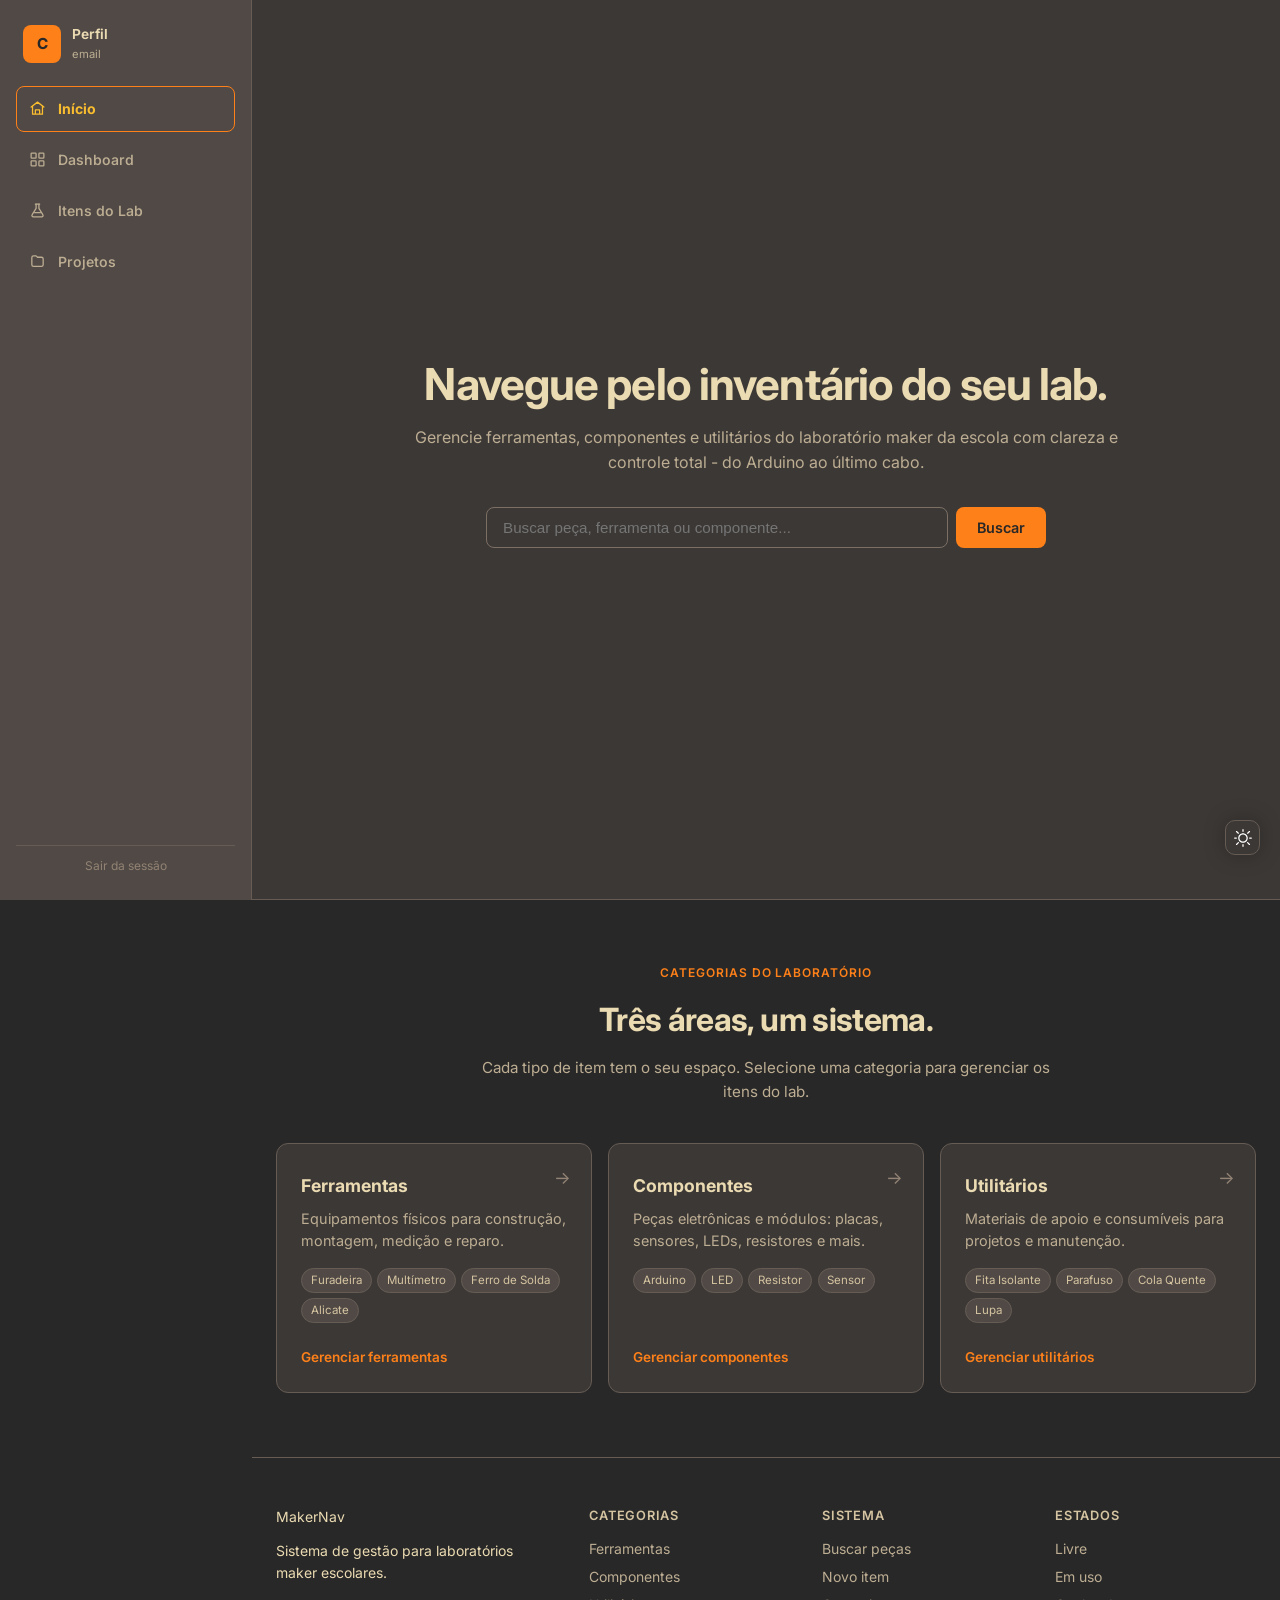
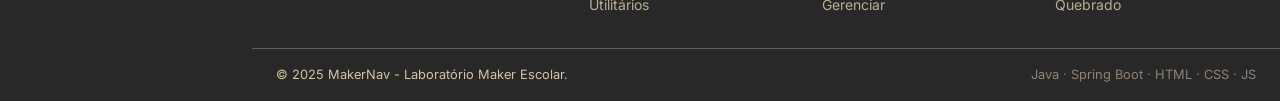
==== commit 3a1aa250: "Add de navegação dinamica pelo site pelo home, com a add de tambem o botão de troca de tema em todas" ====
--- a/src/main/resources/static/index.html
+++ b/src/main/resources/static/index.html
@@ -16,47 +16,49 @@
     />
     <link rel="stylesheet" href="css/variables.css" />
     <link rel="stylesheet" href="css/base.css" />
-    <link rel="stylesheet" href="css/nav.css" />
     <link rel="stylesheet" href="css/hero.css" />
     <link rel="stylesheet" href="css/categories.css" />
     <link rel="stylesheet" href="css/footer.css" />
     <link rel="stylesheet" href="css/btnTheme.css" />
     <link rel="stylesheet" href="css/iaContainer.css" />
+    <link rel="stylesheet" href="css/app-sidebar.css"/>
   </head>
 
-  <body>
-    <nav class="nav">
-      <div class="nav-menu">
-        <div class="menu-links">
-          <ul class="nav-links">
-            <li><a href="/">Home</a></li>
-            <li><a href="#categorias">Categorias</a></li>
-            <li><a href="lab.html">Lab</a></li>
-          </ul>
-        </div>
-      </div>
-
-      <div class="nav-left">
-        <div class="config"></div>
-        <a href="login.html" class="nav-log">Entrar</a>
-        <a href="cadastro.html" class="nav-cad">Cadastrar</a>
-        <a href="index.html" class="nav-logo">
-          <span class="nav-logo-text">MakerNav</span>
-        </a>
-      </div>
-
-      <div class="nav-center">
-        <ul class="nav-links">
-          <li><a href="/">Home</a></li>
-          <li><a href="#categorias">Categorias</a></li>
-          <li><a href="lab.html">Lab</a></li>
-        </ul>
-      </div>
-
-      <div class="nav-right">
-        <a href="lab.html" class="nav-cta">Acessar Lab</a>
-      </div>
-    </nav>
+  <body class="app-body home-body">
+    <div class="app-shell">
+    <aside class="app-sidebar" aria-label="Navegação principal">
+      <div class="app-profile">
+        <div class="app-profile-avatar">C</div>
+        <div class="app-profile-info">
+          <p class="app-profile-name">Perfil</p>
+          <p class="app-profile-email">email</p>
+        </div>
+      </div>
+      <nav class="app-sidebar-nav">
+        <a class="app-sidebar-link active" href="index.html"><svg viewBox="0 0 24 24" aria-hidden="true">
+            <path d="m3 10 9-7 9 7" />
+            <path d="M5 9v11h14V9M9 20v-6h6v6" />
+          </svg><span>Início</span></a>
+        <a class="app-sidebar-link" href="dashboard.html"><svg viewBox="0 0 24 24" aria-hidden="true">
+            <rect x="3" y="3" width="7" height="7" rx="1" />
+            <rect x="14" y="3" width="7" height="7" rx="1" />
+            <rect x="3" y="14" width="7" height="7" rx="1" />
+            <rect x="14" y="14" width="7" height="7" rx="1" />
+          </svg><span>Dashboard</span></a>
+        <a class="app-sidebar-link" href="lab.html" aria-current="page"><svg viewBox="0 0 24 24"
+            aria-hidden="true">
+            <path d="M9 3h6" />
+            <path d="M10 3v6l-5.5 8.8A2 2 0 0 0 6.2 21h11.6a2 2 0 0 0 1.7-3.2L14 9V3" />
+            <path d="M8 15h8" />
+          </svg><span>Itens do Lab</span></a>
+        <a class="app-sidebar-link" href="projetos.html"><svg viewBox="0 0 24 24" aria-hidden="true">
+            <path
+              d="M4 6.5A2.5 2.5 0 0 1 6.5 4H10l2 2h5.5A2.5 2.5 0 0 1 20 8.5v8A2.5 2.5 0 0 1 17.5 19h-11A2.5 2.5 0 0 1 4 16.5z" />
+          </svg><span>Projetos</span></a>
+      </nav>
+      <div class="app-sidebar-spacer"></div>
+      <button type="button" class="app-sidebar-footer-link" id="logout-button">Sair da sessão</button>
+    </aside>
 
     <header class="hero">
       <div class="hero-inner">
@@ -89,7 +91,7 @@
       </div>
 
       <div class="cat-grid">
-        <a href="/lab.html?cat=Ferramentas" class="cat-card">
+        <a href="lab.html?cat=Ferramentas" class="cat-card">
           <span class="cat-arrow" aria-hidden="true">-></span>
           <h3 class="cat-name">Ferramentas</h3>
           <p class="cat-desc">
@@ -103,7 +105,7 @@
           </ul>
           <span class="cat-cta">Gerenciar ferramentas</span>
         </a>
-        <a href="/lab.html?cat=Componentes" class="cat-card">
+        <a href="lab.html?cat=Componentes" class="cat-card">
           <span class="cat-arrow" aria-hidden="true">-></span>
           <h3 class="cat-name">Componentes</h3>
           <p class="cat-desc">
@@ -118,7 +120,7 @@
           </ul>
           <span class="cat-cta">Gerenciar componentes</span>
         </a>
-        <a href="/lab.html?cat=Utilitarios" class="cat-card">
+        <a href="lab.html?cat=Utilitarios" class="cat-card">
           <span class="cat-arrow" aria-hidden="true">-></span>
           <h3 class="cat-name">Utilitários</h3>
           <p class="cat-desc">
@@ -134,6 +136,7 @@
         </a>
       </div>
     </section>
+    
     <section class="ia">
       <div class="iaContainer">
         <div class="iaChat">
@@ -164,25 +167,25 @@
         <div class="footer-col">
           <h4>Categorias</h4>
           <ul>
-            <li><a href="/lab.html?cat=Ferramentas">Ferramentas</a></li>
-            <li><a href="/lab.html?cat=Componentes">Componentes</a></li>
-            <li><a href="/lab.html?cat=Utilitarios">Utilitários</a></li>
+            <li><a href="lab.html?cat=Ferramentas">Ferramentas</a></li>
+            <li><a href="lab.html?cat=Componentes">Componentes</a></li>
+            <li><a href="lab.html?cat=Utilitarios">Utilitários</a></li>
           </ul>
         </div>
         <div class="footer-col">
           <h4>Sistema</h4>
           <ul>
-            <li><a href="/lab.html">Buscar peças</a></li>
-            <li><a href="/lab.html">Novo item</a></li>
-            <li><a href="/lab.html">Gerenciar</a></li>
+            <li><a href="lab.html">Buscar peças</a></li>
+            <li><a href="lab.html">Novo item</a></li>
+            <li><a href="lab.html">Gerenciar</a></li>
           </ul>
         </div>
         <div class="footer-col">
           <h4>Estados</h4>
           <ul>
-            <li>Livre</li>
-            <li>Em uso</li>
-            <li>Quebrado</li>
+            <li><a href="lab.html?estado=LIVRE">Livre</a></li>
+            <li><a href="lab.html?estado=USADO">Em uso</a></li>
+            <li><a href="lab.html?estado=QUEBRADO">Quebrado</a></li>
           </ul>
         </div>
       </div>
@@ -197,6 +200,7 @@
     <button class="btn-ia">
       <div class="icon"></div>
     </button>
+  </div>
     <script src="js/nav.js"></script>
     <script src="js/theme.js"></script>
     <script src="js/containerIa.js"></script>
--- a/src/main/resources/static/css/hero.css
+++ b/src/main/resources/static/css/hero.css
@@ -1,5 +1,5 @@
 .hero {
-  min-height: 90vh;
+  min-height: 100vh;
   height: auto;
   width: 100%;
   box-sizing: border-box;
--- a/src/main/resources/static/css/btnTheme.css
+++ b/src/main/resources/static/css/btnTheme.css
@@ -4,8 +4,8 @@
   align-items: center;
   position: fixed;
   z-index: 60;
-  bottom: 20px;
-  left: 20px;
+  bottom: 45px;
+  right: 20px;
   min-width: 35px;
   min-height: 35px;
   max-width: 50px;
--- a/src/main/resources/static/css/iaContainer.css
+++ b/src/main/resources/static/css/iaContainer.css
@@ -14,10 +14,11 @@
   opacity: 1;
 }
 .btn-ia {
+  display: none;
   position: fixed;
   z-index: 61;
   bottom: 60px;
-  left: 20px;
+  right: 20px;
   min-width: 35px;
   min-height: 35px;
   max-width: 50px;
--- a/src/main/resources/static/css/app-sidebar.css
+++ b/src/main/resources/static/css/app-sidebar.css
@@ -0,0 +1,238 @@
+.app-body {
+  background: var(--bg);
+}
+.app-shell {
+  min-height: 100vh;
+  min-height: 100dvh;
+  display: grid;
+  grid-template-columns: 252px minmax(0, 1fr);
+  align-items: stretch;
+}
+.app-sidebar {
+  position: fixed;
+  inset: 0 auto 0 0;
+  box-sizing: border-box;
+  width: 252px;
+  height: 100vh;
+  height: 100dvh;
+  overflow-y: auto;
+  display: flex;
+  flex-direction: column;
+  gap: 1.15rem;
+  padding: 1.5rem 1rem;
+  background: var(--surface-alt);
+  border-right: 1px solid var(--border);
+  z-index: 20;
+}
+.app-brand {
+  display: inline-flex;
+  align-items: center;
+  gap: 0.65rem;
+  padding: 0 0.45rem;
+  color: var(--text);
+}
+.app-profile {
+  display: flex;
+  align-items: center;
+  gap: 0.7rem;
+  min-width: 0;
+  padding: 0 0.45rem 0.25rem;
+}
+.app-profile-avatar {
+  width: 38px;
+  height: 38px;
+  flex: 0 0 auto;
+  display: grid;
+  place-items: center;
+  border-radius: var(--radius);
+  background: var(--primary);
+  color: var(--text-on-pri);
+  font-size: 0.95rem;
+  font-weight: 750;
+}
+.app-profile-info {
+  min-width: 0;
+  display: flex;
+  flex-direction: column;
+  gap: 0.05rem;
+}
+.app-profile-name {
+  color: var(--text);
+  font-size: 0.86rem;
+  font-weight: 650;
+}
+.app-profile-email {
+  overflow: hidden;
+  color: var(--text-dim);
+  font-size: 0.7rem;
+  text-overflow: ellipsis;
+  white-space: nowrap;
+}
+.app-brand-mark {
+  width: 30px;
+  height: 30px;
+  display: grid;
+  place-items: center;
+  border-radius: 8px;
+  background: var(--primary);
+  color: var(--text-on-pri);
+  font-weight: 800;
+  font-size: 0.8rem;
+  box-shadow: 0 8px 18px rgba(60, 56, 54, 0.2);
+}
+.app-brand-text {
+  font-size: 1rem;
+  font-weight: 750;
+  letter-spacing: -0.02em;
+}
+.app-sidebar-label {
+  margin: 0.9rem 0.55rem 0.05rem;
+  color: var(--text-soft);
+  font-size: 0.65rem;
+  font-weight: 700;
+  letter-spacing: 0.1em;
+  text-transform: uppercase;
+}
+.app-sidebar-nav {
+  display: flex;
+  flex-direction: column;
+  gap: 0.3rem;
+}
+.app-sidebar-link {
+  display: flex;
+  align-items: center;
+  gap: 0.75rem;
+  width: 100%;
+  padding: 0.7rem 0.75rem;
+  background: transparent;
+  border: 1px solid transparent;
+  border-radius: var(--radius);
+  color: var(--text-dim);
+  font: inherit;
+  font-size: 0.88rem;
+  font-weight: 550;
+  text-align: left;
+  cursor: pointer;
+  transition:
+    background 0.15s,
+    color 0.15s,
+    border-color 0.15s,
+    transform 0.15s;
+}
+.app-sidebar-link svg {
+  width: 17px;
+  height: 17px;
+  flex: 0 0 auto;
+  stroke: currentColor;
+  stroke-width: 1.8;
+  fill: none;
+}
+.app-sidebar svg {
+  stroke-linecap: round;
+  stroke-linejoin: round;
+}
+.app-sidebar-link:hover {
+  background: var(--surface);
+  border-color: var(--border);
+  color: var(--text);
+  transform: translateX(2px);
+}
+.app-sidebar-link.active {
+  background: var(--primary-soft);
+  border-color: var(--primary);
+  color: var(--primary-700);
+  font-weight: 700;
+}
+.app-sidebar-spacer {
+  flex: 1;
+}
+.app-sidebar-note {
+  display: flex;
+  align-items: center;
+  gap: 0.55rem;
+  padding: 0.7rem 0.75rem;
+  color: var(--text-soft);
+  font-size: 0.72rem;
+}
+.app-sidebar-note-dot {
+  width: 7px;
+  height: 7px;
+  border-radius: 50%;
+  background: var(--green);
+  box-shadow: 0 0 0 4px var(--green-soft);
+}
+.app-sidebar-footer-link {
+  display: block;
+  padding: 0.7rem 0.75rem 0;
+  width: 100%;
+  border-top: 1px solid var(--border);
+  background: transparent;
+  border-right: 0;
+  border-bottom: 0;
+  border-left: 0;
+  color: var(--text-soft);
+  font: inherit;
+  font-size: 0.75rem;
+  text-align: center;
+  cursor: pointer;
+  transition: color 0.15s;
+}
+.app-sidebar-footer-link:hover {
+  color: var(--text);
+}
+.app-content {
+  grid-column: 2;
+  min-width: 0;
+  min-height: 100vh;
+  display: flex;
+  flex-direction: column;
+}
+.app-shell > .hero,
+.app-shell > .categories,
+.app-shell > .footer {
+  grid-column: 2;
+}
+.app-mobile-header {
+  display: none;
+}
+@media (max-width: 920px) {
+  .app-shell {
+    grid-template-columns: 208px minmax(0, 1fr);
+  }
+  .app-sidebar {
+    width: 208px;
+    padding-inline: 0.75rem;
+  }
+}
+@media (max-width: 720px) {
+  .app-shell {
+    display: block;
+  }
+  .app-content {
+    grid-column: auto;
+  }
+  .app-sidebar {
+    display: none;
+  }
+  .app-mobile-header {
+    min-height: 58px;
+    display: flex;
+    align-items: center;
+    justify-content: space-between;
+    gap: 1rem;
+    padding: 0.75rem 1rem;
+    background: var(--surface);
+    border-bottom: 1px solid var(--border);
+    position: sticky;
+    top: 0;
+    z-index: 50;
+  }
+  .app-mobile-header .app-brand {
+    padding: 0;
+  }
+  .app-mobile-link {
+    color: var(--primary-700);
+    font-size: 0.78rem;
+    font-weight: 650;
+  }
+}
